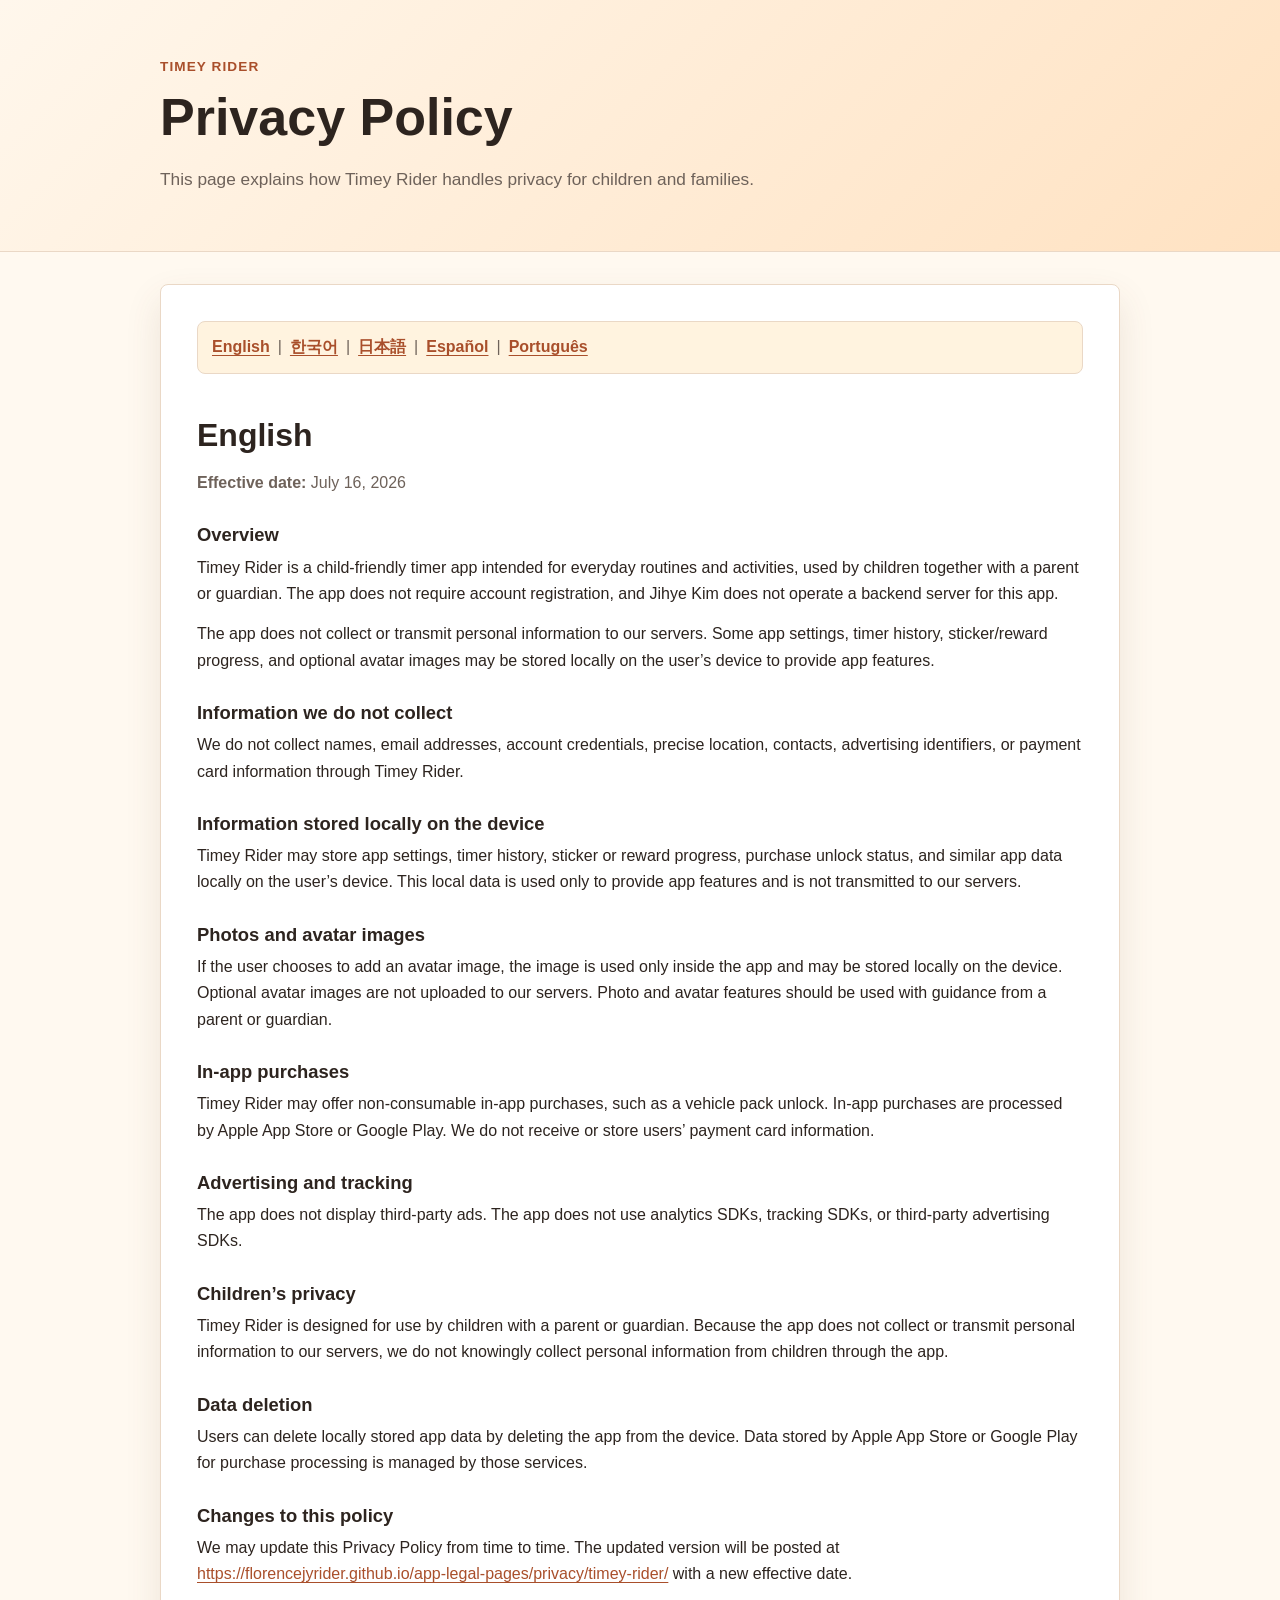
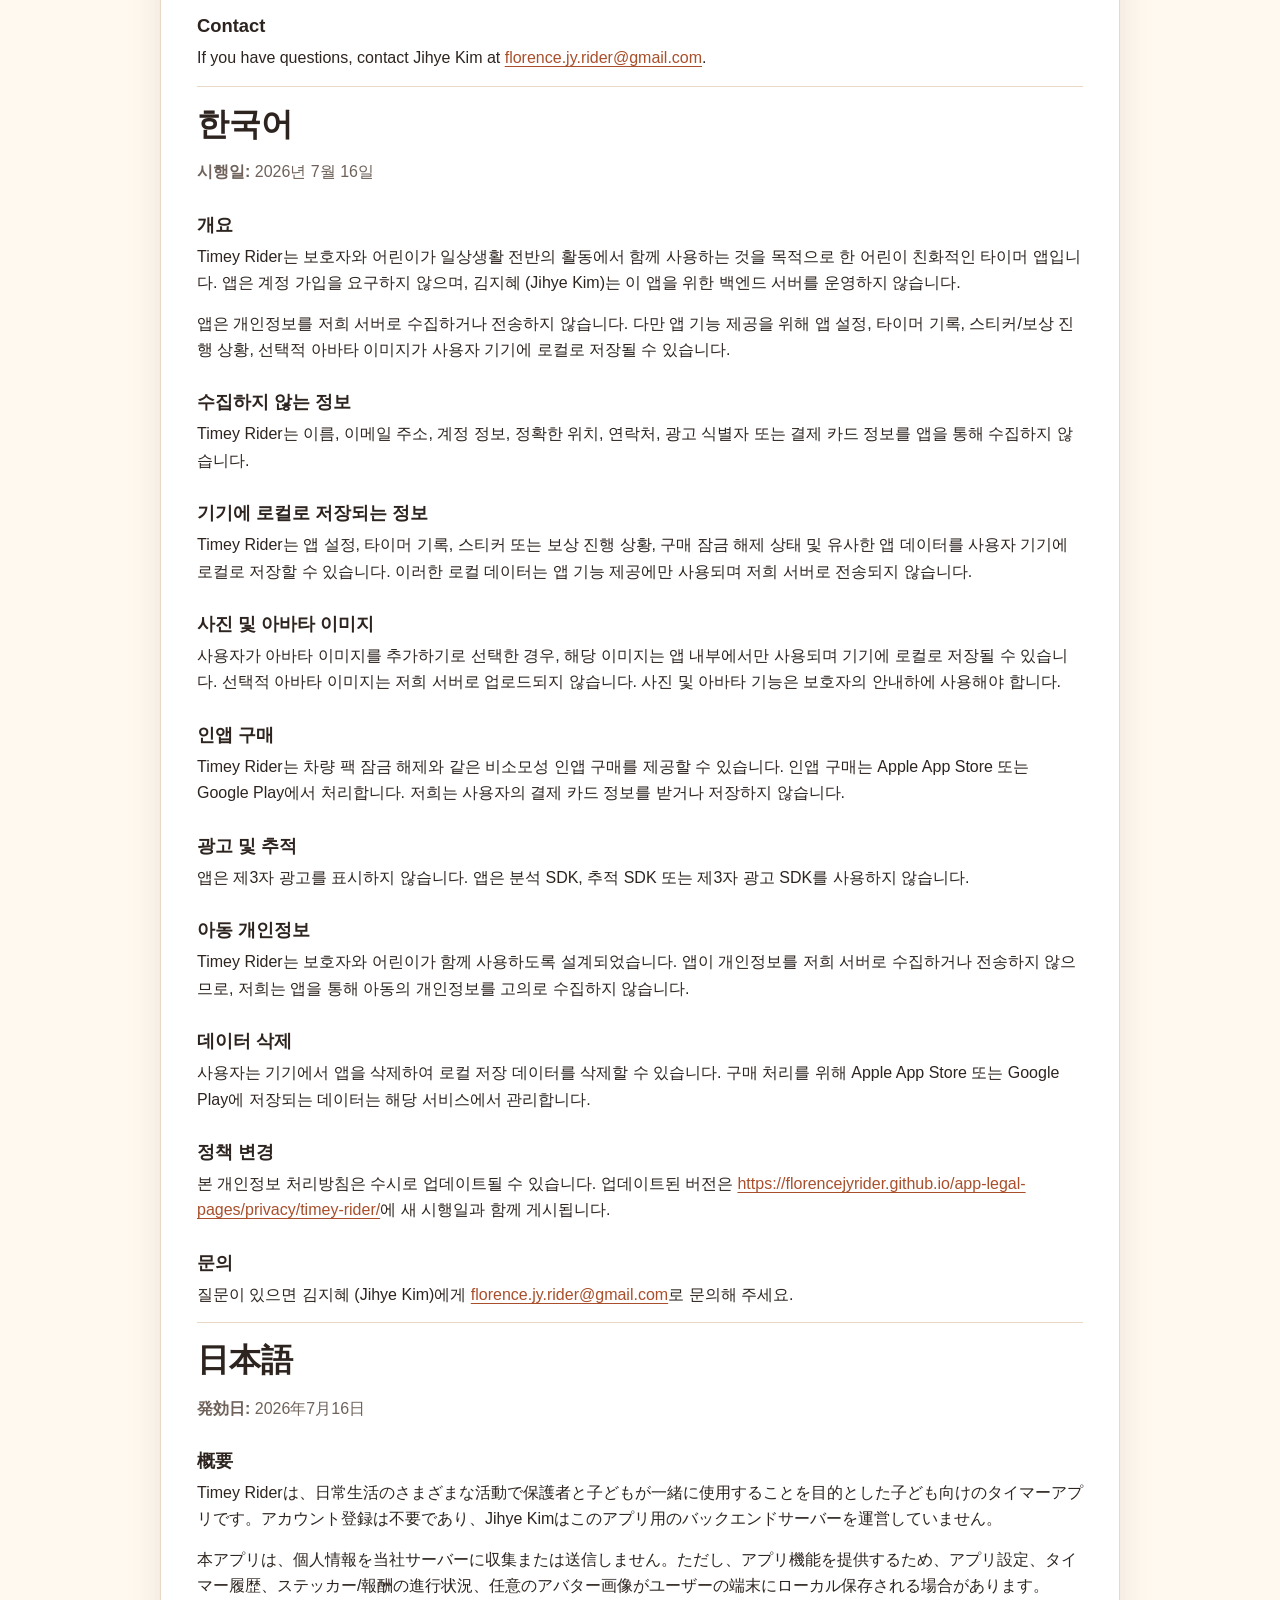
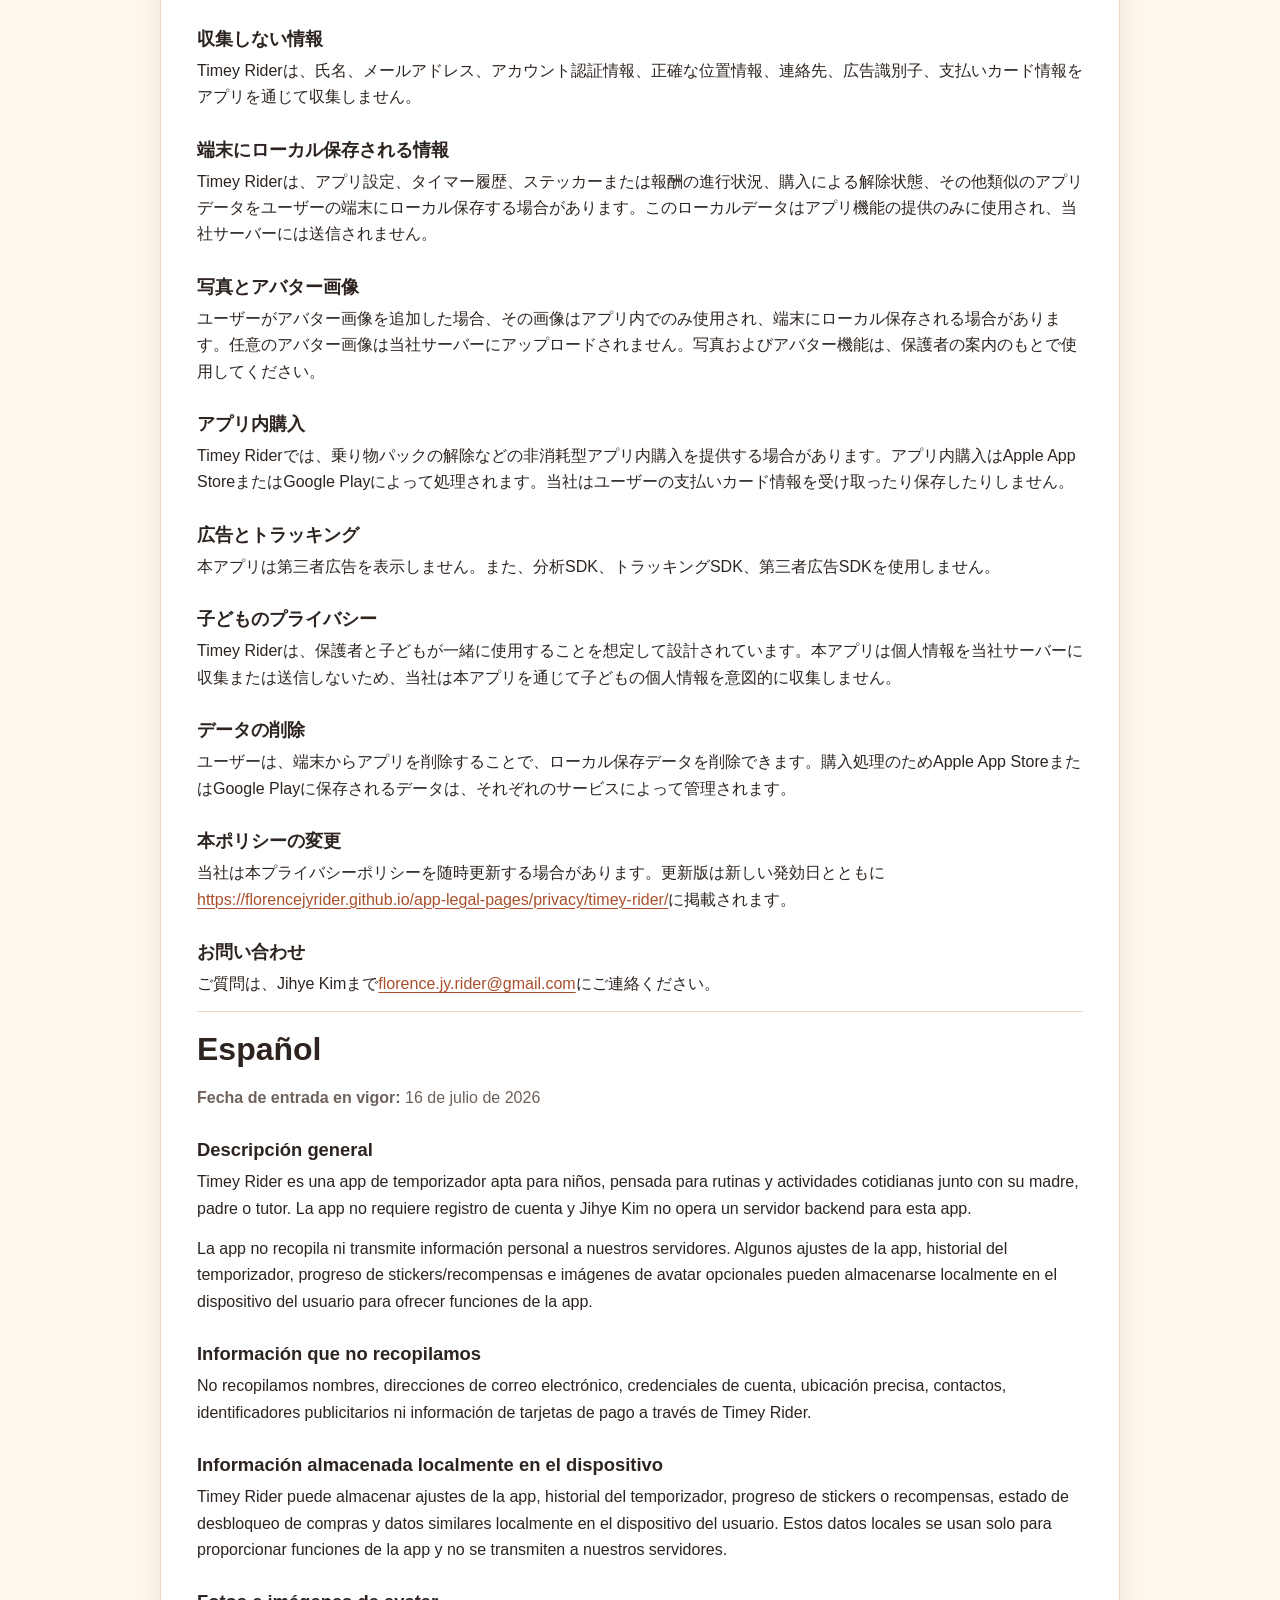
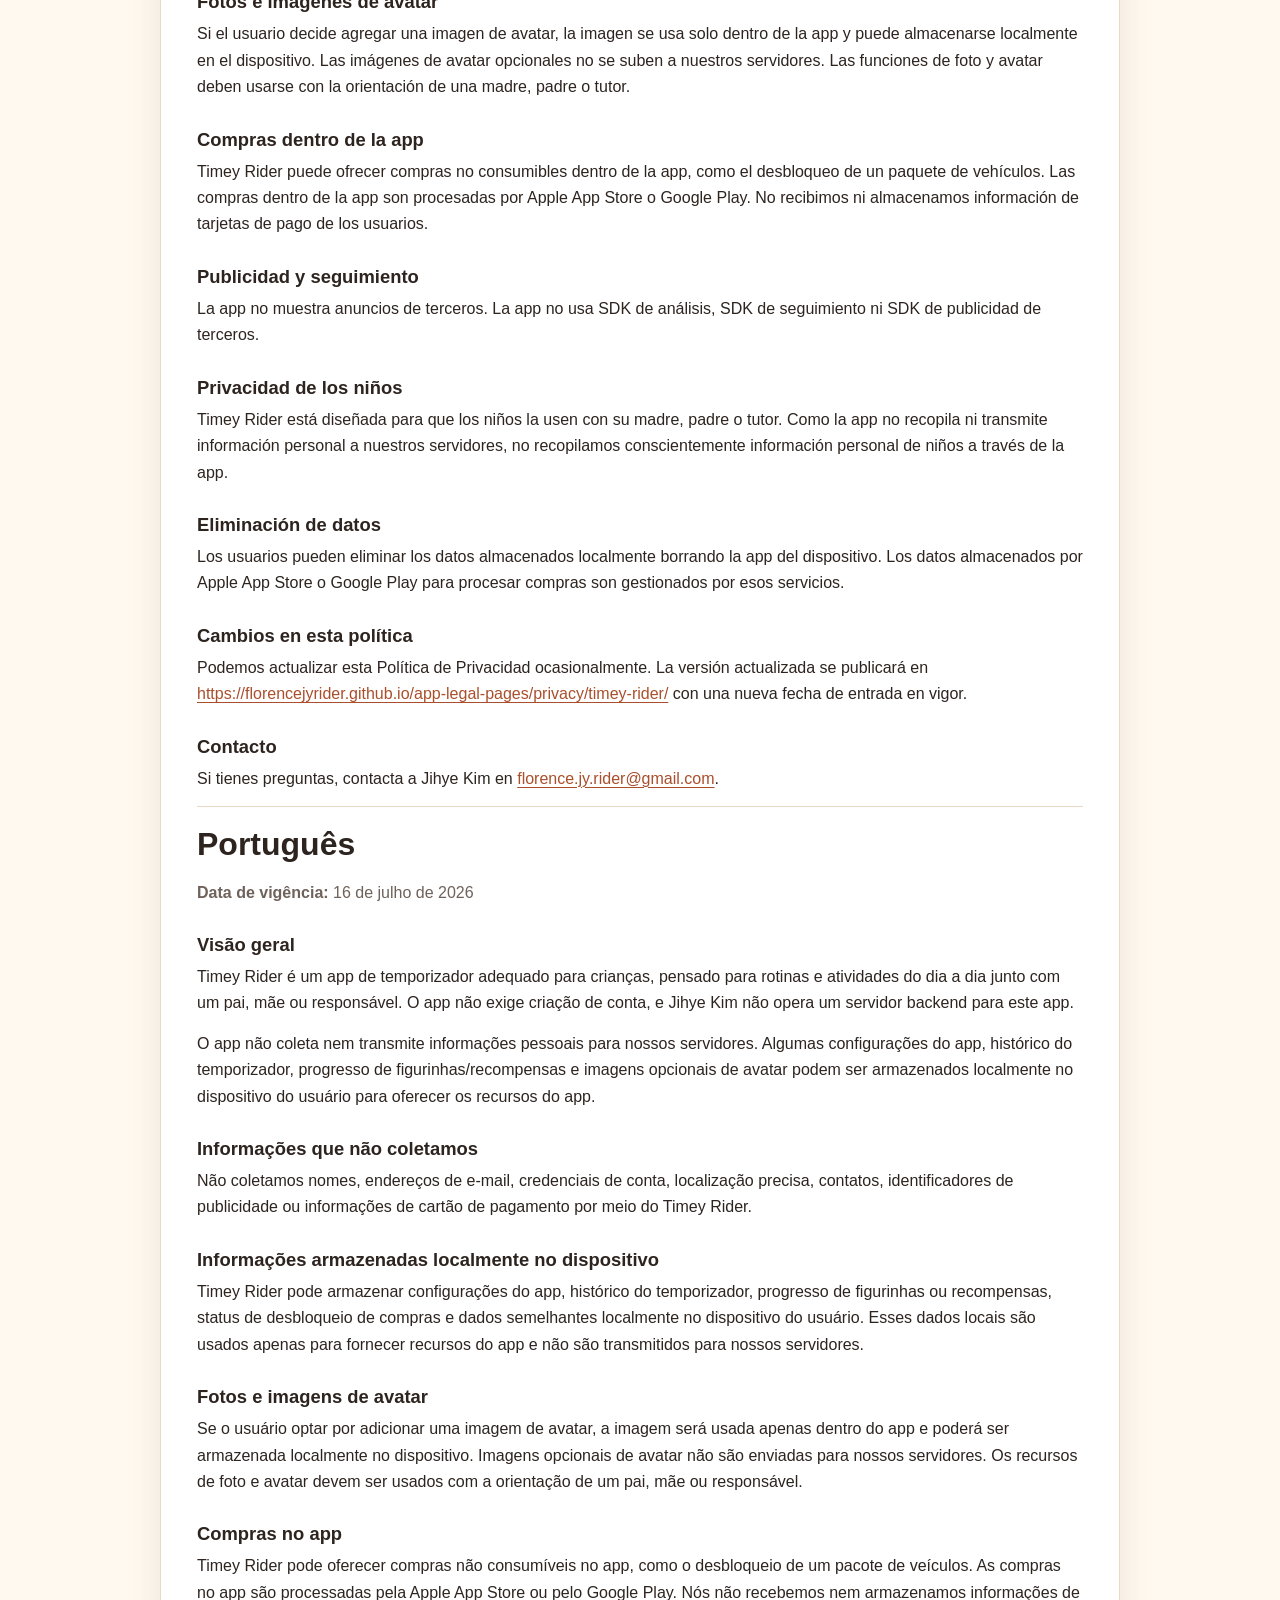
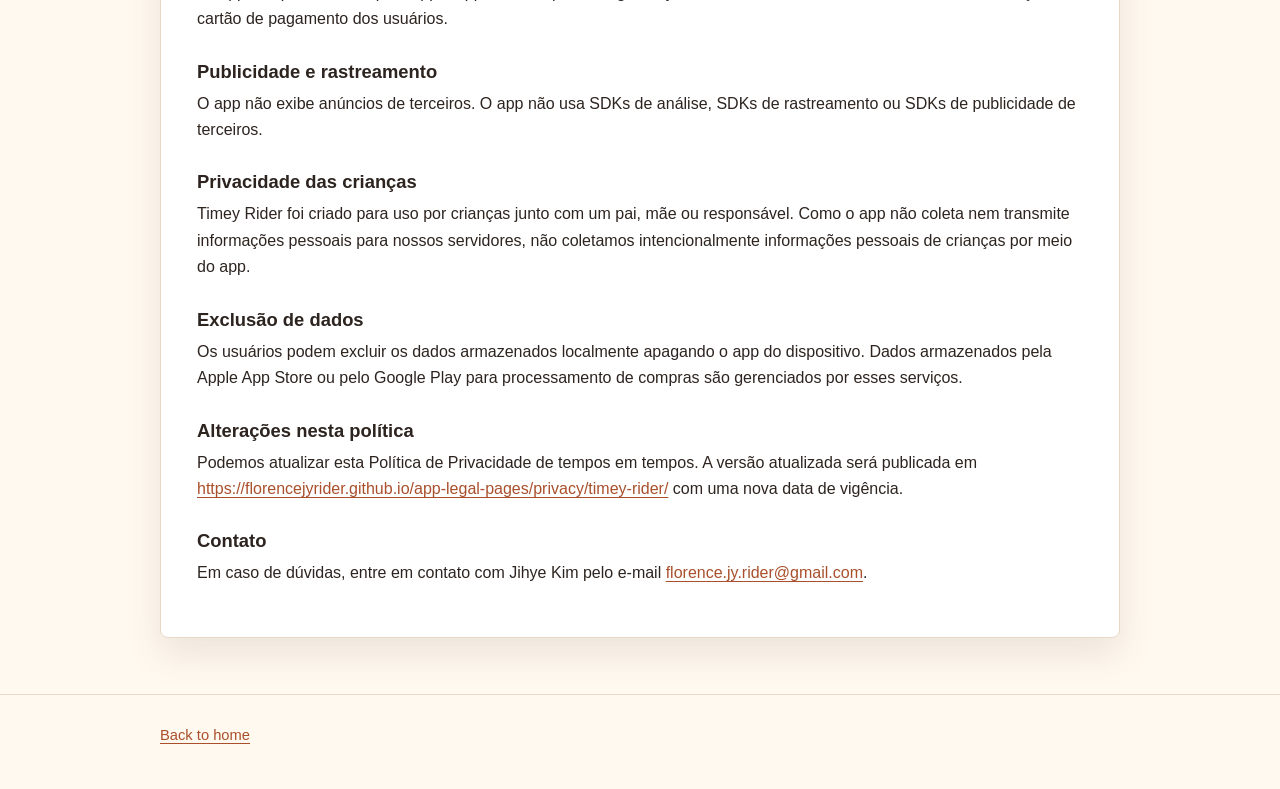
==== docs/privacy/timey-rider/index.html @ 0dad2fe5 "Implemented the GitHub Pages static site Created: - app-legal-pages/docs/index.html - app-legal-pa" ====
<!doctype html>
<html lang="en">
<head>
  <meta charset="utf-8">
  <meta name="viewport" content="width=device-width, initial-scale=1">
  <title>Timey Rider Privacy Policy</title>
  <link rel="stylesheet" href="../../style.css">
</head>
<body>
  <header class="site-header">
    <div class="wrap hero">
      <p class="eyebrow">Timey Rider</p>
      <h1>Privacy Policy</h1>
      <p class="lead">This page explains how Timey Rider handles privacy for children and families.</p>
    </div>
  </header>
  <main class="wrap main">
    <article class="content-card">
      <nav class="navline" aria-label="Languages">
        <a href="#en">English</a> | <a href="#ko">한국어</a> | <a href="#ja">日本語</a> | <a href="#es">Español</a> | <a href="#pt">Português</a>
      </nav>

      <section id="en" class="lang-section" lang="en">
        <h2>English</h2>
        <p class="meta"><strong>Effective date:</strong> July 16, 2026</p>
        <h3>Overview</h3>
        <p>Timey Rider is a child-friendly timer app intended for everyday routines and activities, used by children together with a parent or guardian. The app does not require account registration, and Jihye Kim does not operate a backend server for this app.</p>
        <p>The app does not collect or transmit personal information to our servers. Some app settings, timer history, sticker/reward progress, and optional avatar images may be stored locally on the user’s device to provide app features.</p>
        <h3>Information we do not collect</h3>
        <p>We do not collect names, email addresses, account credentials, precise location, contacts, advertising identifiers, or payment card information through Timey Rider.</p>
        <h3>Information stored locally on the device</h3>
        <p>Timey Rider may store app settings, timer history, sticker or reward progress, purchase unlock status, and similar app data locally on the user’s device. This local data is used only to provide app features and is not transmitted to our servers.</p>
        <h3>Photos and avatar images</h3>
        <p>If the user chooses to add an avatar image, the image is used only inside the app and may be stored locally on the device. Optional avatar images are not uploaded to our servers. Photo and avatar features should be used with guidance from a parent or guardian.</p>
        <h3>In-app purchases</h3>
        <p>Timey Rider may offer non-consumable in-app purchases, such as a vehicle pack unlock. In-app purchases are processed by Apple App Store or Google Play. We do not receive or store users’ payment card information.</p>
        <h3>Advertising and tracking</h3>
        <p>The app does not display third-party ads. The app does not use analytics SDKs, tracking SDKs, or third-party advertising SDKs.</p>
        <h3>Children’s privacy</h3>
        <p>Timey Rider is designed for use by children with a parent or guardian. Because the app does not collect or transmit personal information to our servers, we do not knowingly collect personal information from children through the app.</p>
        <h3>Data deletion</h3>
        <p>Users can delete locally stored app data by deleting the app from the device. Data stored by Apple App Store or Google Play for purchase processing is managed by those services.</p>
        <h3>Changes to this policy</h3>
        <p>We may update this Privacy Policy from time to time. The updated version will be posted at <a href="https://florencejyrider.github.io/app-legal-pages/privacy/timey-rider/">https://florencejyrider.github.io/app-legal-pages/privacy/timey-rider/</a> with a new effective date.</p>
        <h3>Contact</h3>
        <p>If you have questions, contact Jihye Kim at <a href="mailto:florence.jy.rider@gmail.com">florence.jy.rider@gmail.com</a>.</p>
      </section>

      <section id="ko" class="lang-section" lang="ko">
        <h2>한국어</h2>
        <p class="meta"><strong>시행일:</strong> 2026년 7월 16일</p>
        <h3>개요</h3>
        <p>Timey Rider는 보호자와 어린이가 일상생활 전반의 활동에서 함께 사용하는 것을 목적으로 한 어린이 친화적인 타이머 앱입니다. 앱은 계정 가입을 요구하지 않으며, 김지혜 (Jihye Kim)는 이 앱을 위한 백엔드 서버를 운영하지 않습니다.</p>
        <p>앱은 개인정보를 저희 서버로 수집하거나 전송하지 않습니다. 다만 앱 기능 제공을 위해 앱 설정, 타이머 기록, 스티커/보상 진행 상황, 선택적 아바타 이미지가 사용자 기기에 로컬로 저장될 수 있습니다.</p>
        <h3>수집하지 않는 정보</h3>
        <p>Timey Rider는 이름, 이메일 주소, 계정 정보, 정확한 위치, 연락처, 광고 식별자 또는 결제 카드 정보를 앱을 통해 수집하지 않습니다.</p>
        <h3>기기에 로컬로 저장되는 정보</h3>
        <p>Timey Rider는 앱 설정, 타이머 기록, 스티커 또는 보상 진행 상황, 구매 잠금 해제 상태 및 유사한 앱 데이터를 사용자 기기에 로컬로 저장할 수 있습니다. 이러한 로컬 데이터는 앱 기능 제공에만 사용되며 저희 서버로 전송되지 않습니다.</p>
        <h3>사진 및 아바타 이미지</h3>
        <p>사용자가 아바타 이미지를 추가하기로 선택한 경우, 해당 이미지는 앱 내부에서만 사용되며 기기에 로컬로 저장될 수 있습니다. 선택적 아바타 이미지는 저희 서버로 업로드되지 않습니다. 사진 및 아바타 기능은 보호자의 안내하에 사용해야 합니다.</p>
        <h3>인앱 구매</h3>
        <p>Timey Rider는 차량 팩 잠금 해제와 같은 비소모성 인앱 구매를 제공할 수 있습니다. 인앱 구매는 Apple App Store 또는 Google Play에서 처리합니다. 저희는 사용자의 결제 카드 정보를 받거나 저장하지 않습니다.</p>
        <h3>광고 및 추적</h3>
        <p>앱은 제3자 광고를 표시하지 않습니다. 앱은 분석 SDK, 추적 SDK 또는 제3자 광고 SDK를 사용하지 않습니다.</p>
        <h3>아동 개인정보</h3>
        <p>Timey Rider는 보호자와 어린이가 함께 사용하도록 설계되었습니다. 앱이 개인정보를 저희 서버로 수집하거나 전송하지 않으므로, 저희는 앱을 통해 아동의 개인정보를 고의로 수집하지 않습니다.</p>
        <h3>데이터 삭제</h3>
        <p>사용자는 기기에서 앱을 삭제하여 로컬 저장 데이터를 삭제할 수 있습니다. 구매 처리를 위해 Apple App Store 또는 Google Play에 저장되는 데이터는 해당 서비스에서 관리합니다.</p>
        <h3>정책 변경</h3>
        <p>본 개인정보 처리방침은 수시로 업데이트될 수 있습니다. 업데이트된 버전은 <a href="https://florencejyrider.github.io/app-legal-pages/privacy/timey-rider/">https://florencejyrider.github.io/app-legal-pages/privacy/timey-rider/</a>에 새 시행일과 함께 게시됩니다.</p>
        <h3>문의</h3>
        <p>질문이 있으면 김지혜 (Jihye Kim)에게 <a href="mailto:florence.jy.rider@gmail.com">florence.jy.rider@gmail.com</a>로 문의해 주세요.</p>
      </section>

      <section id="ja" class="lang-section" lang="ja">
        <h2>日本語</h2>
        <p class="meta"><strong>発効日:</strong> 2026年7月16日</p>
        <h3>概要</h3>
        <p>Timey Riderは、日常生活のさまざまな活動で保護者と子どもが一緒に使用することを目的とした子ども向けのタイマーアプリです。アカウント登録は不要であり、Jihye Kimはこのアプリ用のバックエンドサーバーを運営していません。</p>
        <p>本アプリは、個人情報を当社サーバーに収集または送信しません。ただし、アプリ機能を提供するため、アプリ設定、タイマー履歴、ステッカー/報酬の進行状況、任意のアバター画像がユーザーの端末にローカル保存される場合があります。</p>
        <h3>収集しない情報</h3>
        <p>Timey Riderは、氏名、メールアドレス、アカウント認証情報、正確な位置情報、連絡先、広告識別子、支払いカード情報をアプリを通じて収集しません。</p>
        <h3>端末にローカル保存される情報</h3>
        <p>Timey Riderは、アプリ設定、タイマー履歴、ステッカーまたは報酬の進行状況、購入による解除状態、その他類似のアプリデータをユーザーの端末にローカル保存する場合があります。このローカルデータはアプリ機能の提供のみに使用され、当社サーバーには送信されません。</p>
        <h3>写真とアバター画像</h3>
        <p>ユーザーがアバター画像を追加した場合、その画像はアプリ内でのみ使用され、端末にローカル保存される場合があります。任意のアバター画像は当社サーバーにアップロードされません。写真およびアバター機能は、保護者の案内のもとで使用してください。</p>
        <h3>アプリ内購入</h3>
        <p>Timey Riderでは、乗り物パックの解除などの非消耗型アプリ内購入を提供する場合があります。アプリ内購入はApple App StoreまたはGoogle Playによって処理されます。当社はユーザーの支払いカード情報を受け取ったり保存したりしません。</p>
        <h3>広告とトラッキング</h3>
        <p>本アプリは第三者広告を表示しません。また、分析SDK、トラッキングSDK、第三者広告SDKを使用しません。</p>
        <h3>子どものプライバシー</h3>
        <p>Timey Riderは、保護者と子どもが一緒に使用することを想定して設計されています。本アプリは個人情報を当社サーバーに収集または送信しないため、当社は本アプリを通じて子どもの個人情報を意図的に収集しません。</p>
        <h3>データの削除</h3>
        <p>ユーザーは、端末からアプリを削除することで、ローカル保存データを削除できます。購入処理のためApple App StoreまたはGoogle Playに保存されるデータは、それぞれのサービスによって管理されます。</p>
        <h3>本ポリシーの変更</h3>
        <p>当社は本プライバシーポリシーを随時更新する場合があります。更新版は新しい発効日とともに<a href="https://florencejyrider.github.io/app-legal-pages/privacy/timey-rider/">https://florencejyrider.github.io/app-legal-pages/privacy/timey-rider/</a>に掲載されます。</p>
        <h3>お問い合わせ</h3>
        <p>ご質問は、Jihye Kimまで<a href="mailto:florence.jy.rider@gmail.com">florence.jy.rider@gmail.com</a>にご連絡ください。</p>
      </section>

      <section id="es" class="lang-section" lang="es">
        <h2>Español</h2>
        <p class="meta"><strong>Fecha de entrada en vigor:</strong> 16 de julio de 2026</p>
        <h3>Descripción general</h3>
        <p>Timey Rider es una app de temporizador apta para niños, pensada para rutinas y actividades cotidianas junto con su madre, padre o tutor. La app no requiere registro de cuenta y Jihye Kim no opera un servidor backend para esta app.</p>
        <p>La app no recopila ni transmite información personal a nuestros servidores. Algunos ajustes de la app, historial del temporizador, progreso de stickers/recompensas e imágenes de avatar opcionales pueden almacenarse localmente en el dispositivo del usuario para ofrecer funciones de la app.</p>
        <h3>Información que no recopilamos</h3>
        <p>No recopilamos nombres, direcciones de correo electrónico, credenciales de cuenta, ubicación precisa, contactos, identificadores publicitarios ni información de tarjetas de pago a través de Timey Rider.</p>
        <h3>Información almacenada localmente en el dispositivo</h3>
        <p>Timey Rider puede almacenar ajustes de la app, historial del temporizador, progreso de stickers o recompensas, estado de desbloqueo de compras y datos similares localmente en el dispositivo del usuario. Estos datos locales se usan solo para proporcionar funciones de la app y no se transmiten a nuestros servidores.</p>
        <h3>Fotos e imágenes de avatar</h3>
        <p>Si el usuario decide agregar una imagen de avatar, la imagen se usa solo dentro de la app y puede almacenarse localmente en el dispositivo. Las imágenes de avatar opcionales no se suben a nuestros servidores. Las funciones de foto y avatar deben usarse con la orientación de una madre, padre o tutor.</p>
        <h3>Compras dentro de la app</h3>
        <p>Timey Rider puede ofrecer compras no consumibles dentro de la app, como el desbloqueo de un paquete de vehículos. Las compras dentro de la app son procesadas por Apple App Store o Google Play. No recibimos ni almacenamos información de tarjetas de pago de los usuarios.</p>
        <h3>Publicidad y seguimiento</h3>
        <p>La app no muestra anuncios de terceros. La app no usa SDK de análisis, SDK de seguimiento ni SDK de publicidad de terceros.</p>
        <h3>Privacidad de los niños</h3>
        <p>Timey Rider está diseñada para que los niños la usen con su madre, padre o tutor. Como la app no recopila ni transmite información personal a nuestros servidores, no recopilamos conscientemente información personal de niños a través de la app.</p>
        <h3>Eliminación de datos</h3>
        <p>Los usuarios pueden eliminar los datos almacenados localmente borrando la app del dispositivo. Los datos almacenados por Apple App Store o Google Play para procesar compras son gestionados por esos servicios.</p>
        <h3>Cambios en esta política</h3>
        <p>Podemos actualizar esta Política de Privacidad ocasionalmente. La versión actualizada se publicará en <a href="https://florencejyrider.github.io/app-legal-pages/privacy/timey-rider/">https://florencejyrider.github.io/app-legal-pages/privacy/timey-rider/</a> con una nueva fecha de entrada en vigor.</p>
        <h3>Contacto</h3>
        <p>Si tienes preguntas, contacta a Jihye Kim en <a href="mailto:florence.jy.rider@gmail.com">florence.jy.rider@gmail.com</a>.</p>
      </section>

      <section id="pt" class="lang-section" lang="pt-BR">
        <h2>Português</h2>
        <p class="meta"><strong>Data de vigência:</strong> 16 de julho de 2026</p>
        <h3>Visão geral</h3>
        <p>Timey Rider é um app de temporizador adequado para crianças, pensado para rotinas e atividades do dia a dia junto com um pai, mãe ou responsável. O app não exige criação de conta, e Jihye Kim não opera um servidor backend para este app.</p>
        <p>O app não coleta nem transmite informações pessoais para nossos servidores. Algumas configurações do app, histórico do temporizador, progresso de figurinhas/recompensas e imagens opcionais de avatar podem ser armazenados localmente no dispositivo do usuário para oferecer os recursos do app.</p>
        <h3>Informações que não coletamos</h3>
        <p>Não coletamos nomes, endereços de e-mail, credenciais de conta, localização precisa, contatos, identificadores de publicidade ou informações de cartão de pagamento por meio do Timey Rider.</p>
        <h3>Informações armazenadas localmente no dispositivo</h3>
        <p>Timey Rider pode armazenar configurações do app, histórico do temporizador, progresso de figurinhas ou recompensas, status de desbloqueio de compras e dados semelhantes localmente no dispositivo do usuário. Esses dados locais são usados apenas para fornecer recursos do app e não são transmitidos para nossos servidores.</p>
        <h3>Fotos e imagens de avatar</h3>
        <p>Se o usuário optar por adicionar uma imagem de avatar, a imagem será usada apenas dentro do app e poderá ser armazenada localmente no dispositivo. Imagens opcionais de avatar não são enviadas para nossos servidores. Os recursos de foto e avatar devem ser usados com a orientação de um pai, mãe ou responsável.</p>
        <h3>Compras no app</h3>
        <p>Timey Rider pode oferecer compras não consumíveis no app, como o desbloqueio de um pacote de veículos. As compras no app são processadas pela Apple App Store ou pelo Google Play. Nós não recebemos nem armazenamos informações de cartão de pagamento dos usuários.</p>
        <h3>Publicidade e rastreamento</h3>
        <p>O app não exibe anúncios de terceiros. O app não usa SDKs de análise, SDKs de rastreamento ou SDKs de publicidade de terceiros.</p>
        <h3>Privacidade das crianças</h3>
        <p>Timey Rider foi criado para uso por crianças junto com um pai, mãe ou responsável. Como o app não coleta nem transmite informações pessoais para nossos servidores, não coletamos intencionalmente informações pessoais de crianças por meio do app.</p>
        <h3>Exclusão de dados</h3>
        <p>Os usuários podem excluir os dados armazenados localmente apagando o app do dispositivo. Dados armazenados pela Apple App Store ou pelo Google Play para processamento de compras são gerenciados por esses serviços.</p>
        <h3>Alterações nesta política</h3>
        <p>Podemos atualizar esta Política de Privacidade de tempos em tempos. A versão atualizada será publicada em <a href="https://florencejyrider.github.io/app-legal-pages/privacy/timey-rider/">https://florencejyrider.github.io/app-legal-pages/privacy/timey-rider/</a> com uma nova data de vigência.</p>
        <h3>Contato</h3>
        <p>Em caso de dúvidas, entre em contato com Jihye Kim pelo e-mail <a href="mailto:florence.jy.rider@gmail.com">florence.jy.rider@gmail.com</a>.</p>
      </section>
    </article>
  </main>
  <footer class="site-footer"><div class="wrap"><p><a href="../../">Back to home</a></p></div></footer>
</body>
</html>
---- docs/style.css ----
:root {
  color-scheme: light;
  --bg: #fff9f0;
  --surface: #ffffff;
  --surface-soft: #fff3df;
  --text: #2d241f;
  --muted: #6e625a;
  --accent: #d97845;
  --accent-dark: #a94f2b;
  --border: #ead8c6;
  --shadow: 0 16px 36px rgba(111, 78, 55, 0.12);
}

* {
  box-sizing: border-box;
}

html {
  scroll-behavior: smooth;
}

body {
  margin: 0;
  background: var(--bg);
  color: var(--text);
  font-family: -apple-system, BlinkMacSystemFont, "Segoe UI", sans-serif;
  font-size: 16px;
  line-height: 1.65;
}

a {
  color: var(--accent-dark);
  text-decoration-thickness: 0.08em;
  text-underline-offset: 0.18em;
}

a:hover {
  color: var(--accent);
}

.site-header {
  background: linear-gradient(135deg, #fff7ec 0%, #ffe2c2 100%);
  border-bottom: 1px solid var(--border);
}

.wrap {
  width: min(100% - 32px, 960px);
  margin: 0 auto;
}

.hero {
  padding: 56px 0 44px;
}

.eyebrow {
  margin: 0 0 8px;
  color: var(--accent-dark);
  font-size: 0.85rem;
  font-weight: 700;
  letter-spacing: 0.08em;
  text-transform: uppercase;
}

h1,
h2,
h3 {
  line-height: 1.2;
}

h1 {
  margin: 0;
  font-size: clamp(2rem, 6vw, 3.25rem);
}

h2 {
  margin: 0 0 16px;
  font-size: clamp(1.45rem, 4vw, 2rem);
}

h3 {
  margin: 28px 0 8px;
  font-size: 1.15rem;
}

p {
  margin: 0 0 14px;
}

ul {
  margin: 0 0 16px;
  padding-left: 1.35rem;
}

.lead {
  max-width: 720px;
  margin-top: 16px;
  color: var(--muted);
  font-size: 1.08rem;
}

.main {
  padding: 32px 0 56px;
}

.grid {
  display: grid;
  grid-template-columns: repeat(2, minmax(0, 1fr));
  gap: 18px;
}

.card,
.content-card {
  background: var(--surface);
  border: 1px solid var(--border);
  border-radius: 8px;
  box-shadow: var(--shadow);
}

.card {
  padding: 24px;
}

.content-card {
  padding: clamp(20px, 4vw, 36px);
}

.links {
  display: flex;
  flex-wrap: wrap;
  gap: 10px;
  margin-top: 18px;
}

.button {
  display: inline-flex;
  align-items: center;
  justify-content: center;
  min-height: 44px;
  padding: 10px 14px;
  border: 1px solid var(--accent);
  border-radius: 8px;
  background: var(--surface-soft);
  color: var(--accent-dark);
  font-weight: 700;
  text-decoration: none;
}

.button:hover {
  background: #ffe8cf;
}

.navline {
  display: flex;
  flex-wrap: wrap;
  gap: 8px;
  margin: 0 0 24px;
  padding: 12px 14px;
  background: var(--surface-soft);
  border: 1px solid var(--border);
  border-radius: 8px;
  color: var(--muted);
}

.navline a {
  font-weight: 700;
}

.lang-section {
  padding-top: 18px;
  border-top: 1px solid var(--border);
}

.lang-section:first-of-type {
  border-top: 0;
}

.meta {
  color: var(--muted);
}

.site-footer {
  padding: 28px 0;
  border-top: 1px solid var(--border);
  color: var(--muted);
  font-size: 0.92rem;
}

@media (max-width: 720px) {
  .wrap {
    width: min(100% - 24px, 960px);
  }

  .hero {
    padding: 40px 0 34px;
  }

  .grid {
    grid-template-columns: 1fr;
  }

  .card {
    padding: 20px;
  }
}
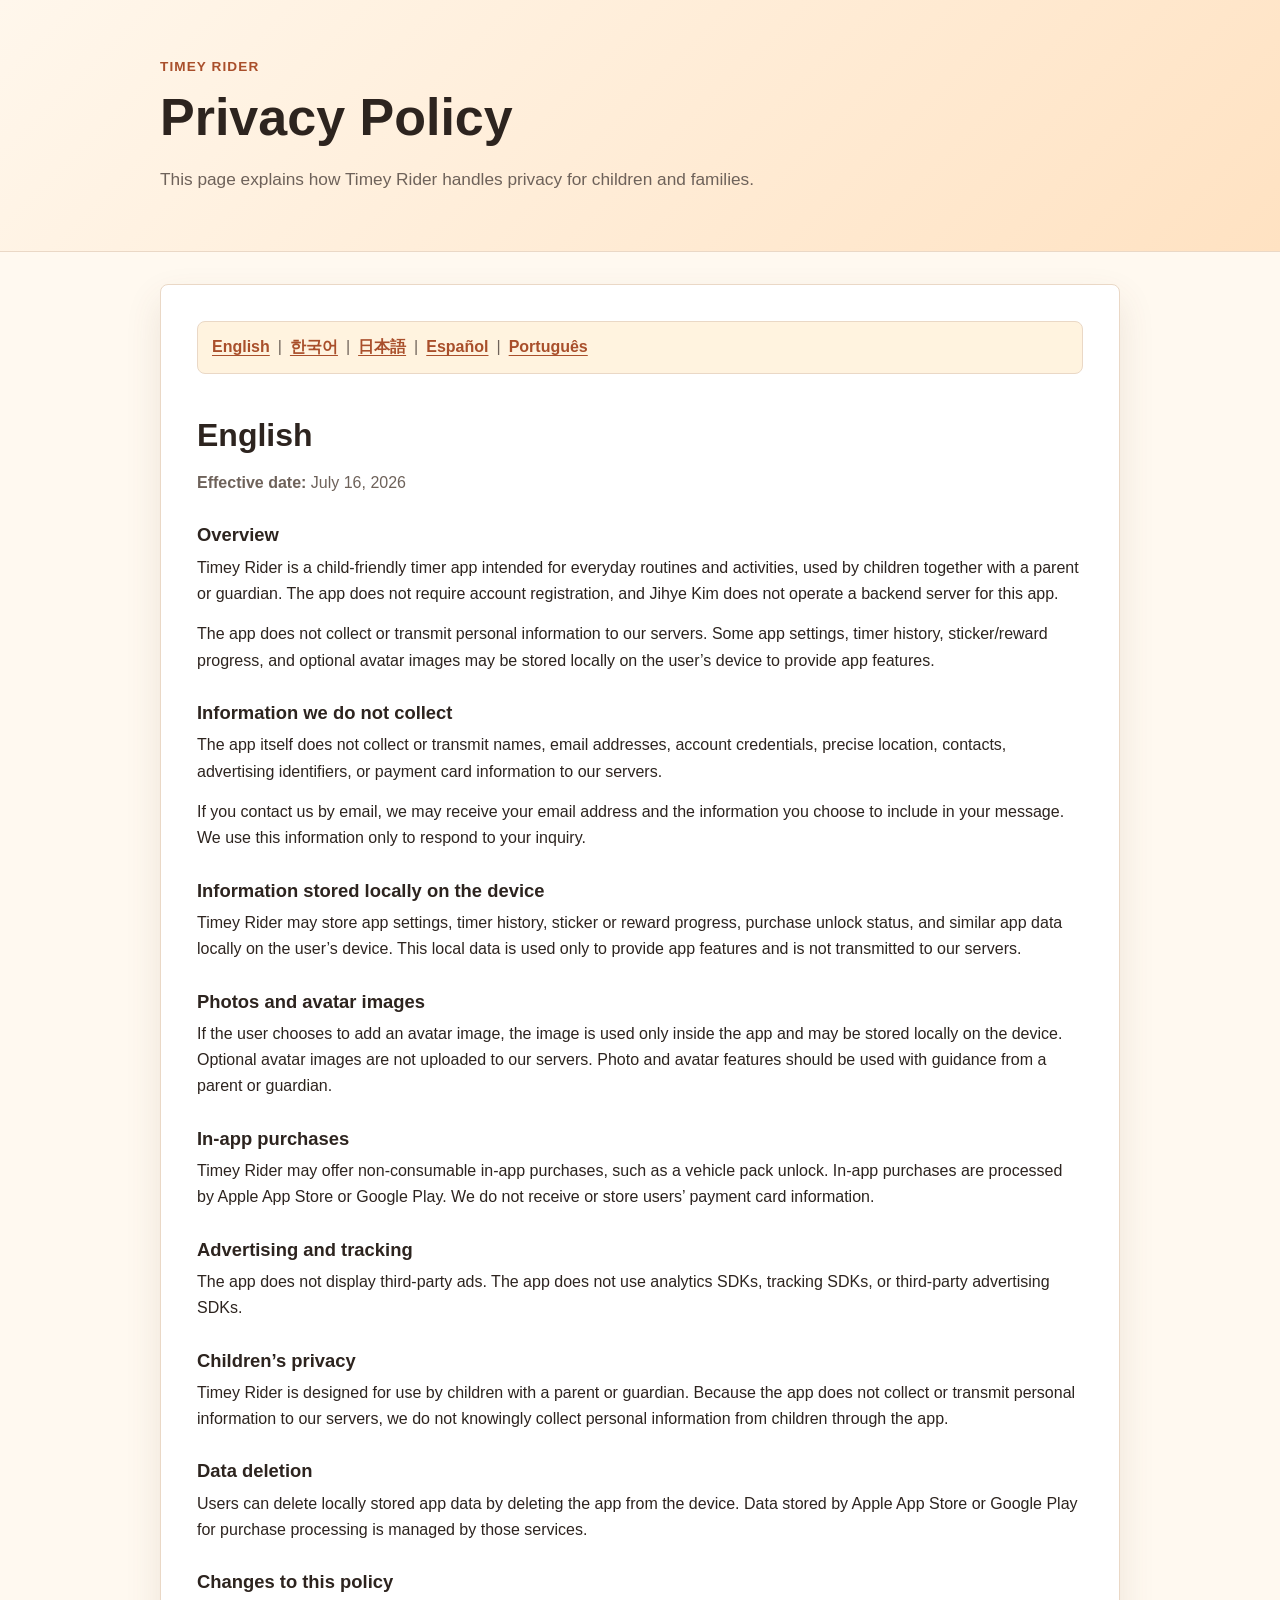
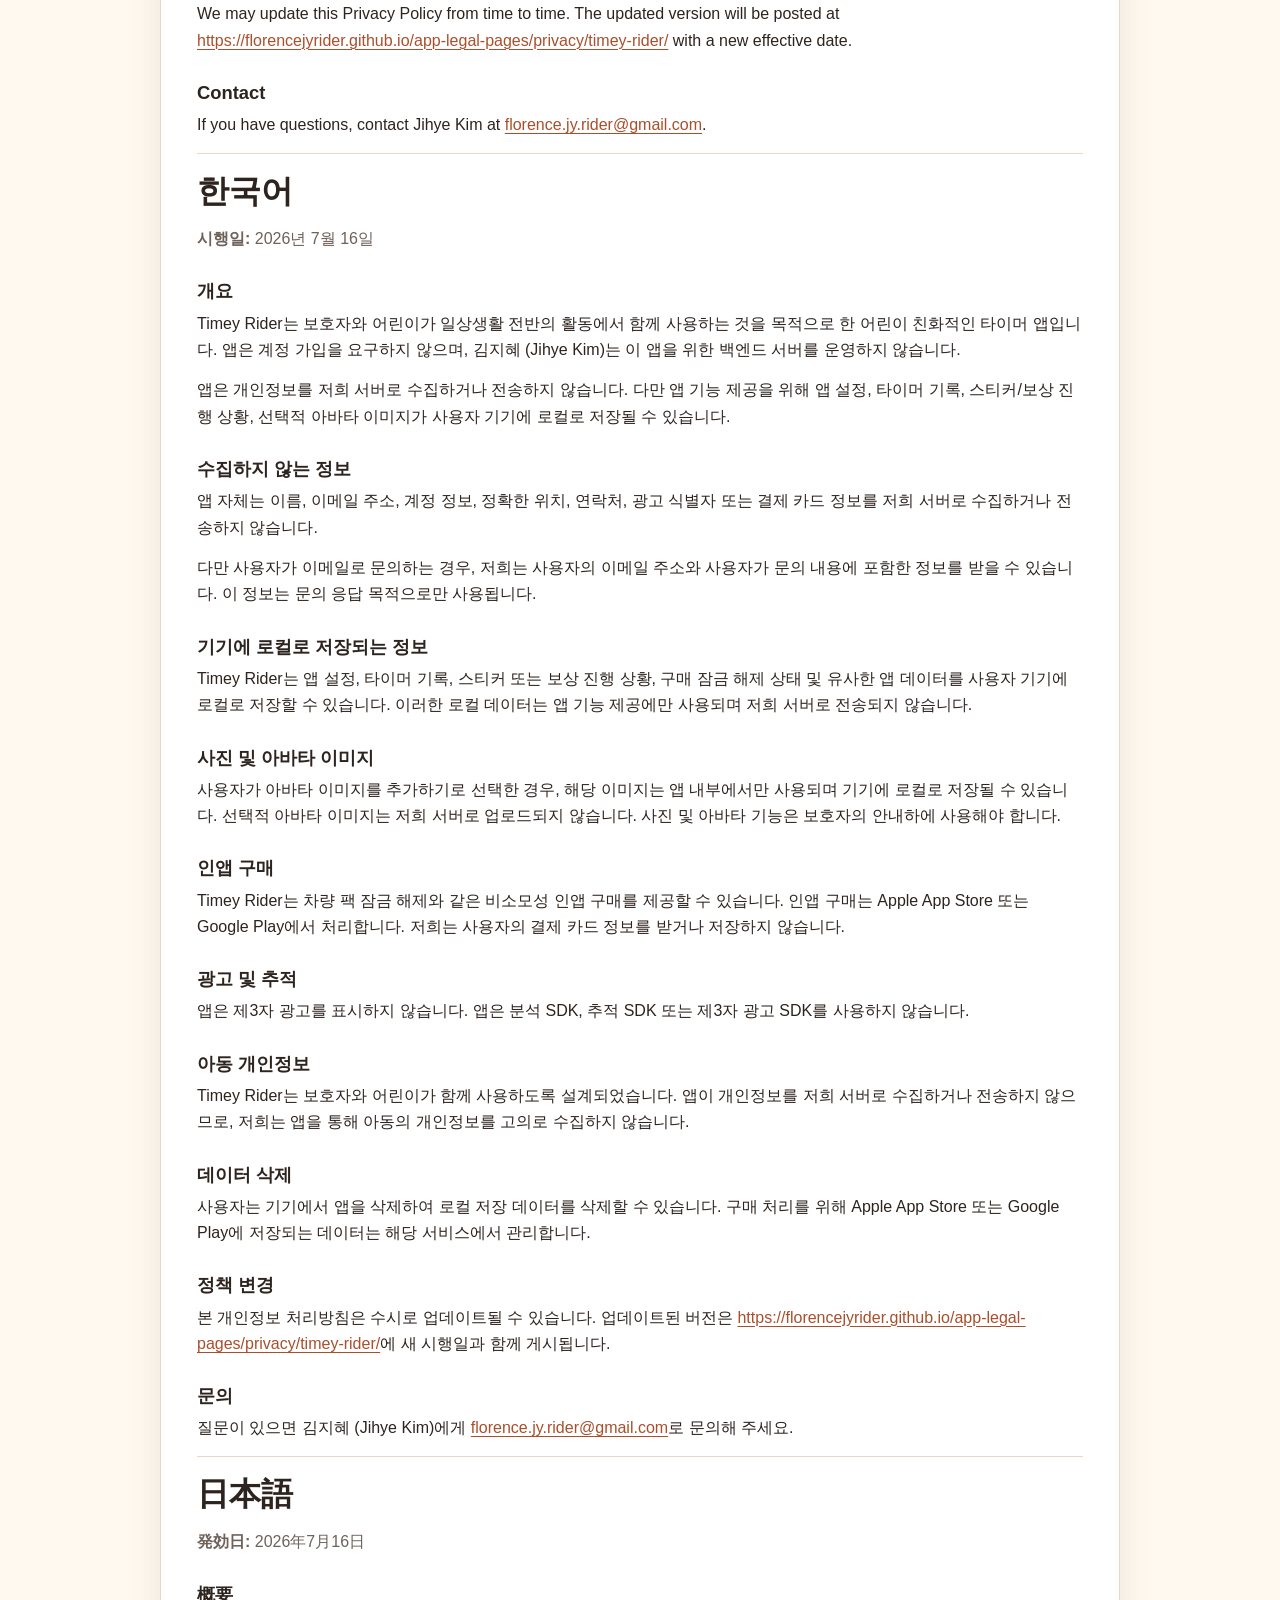
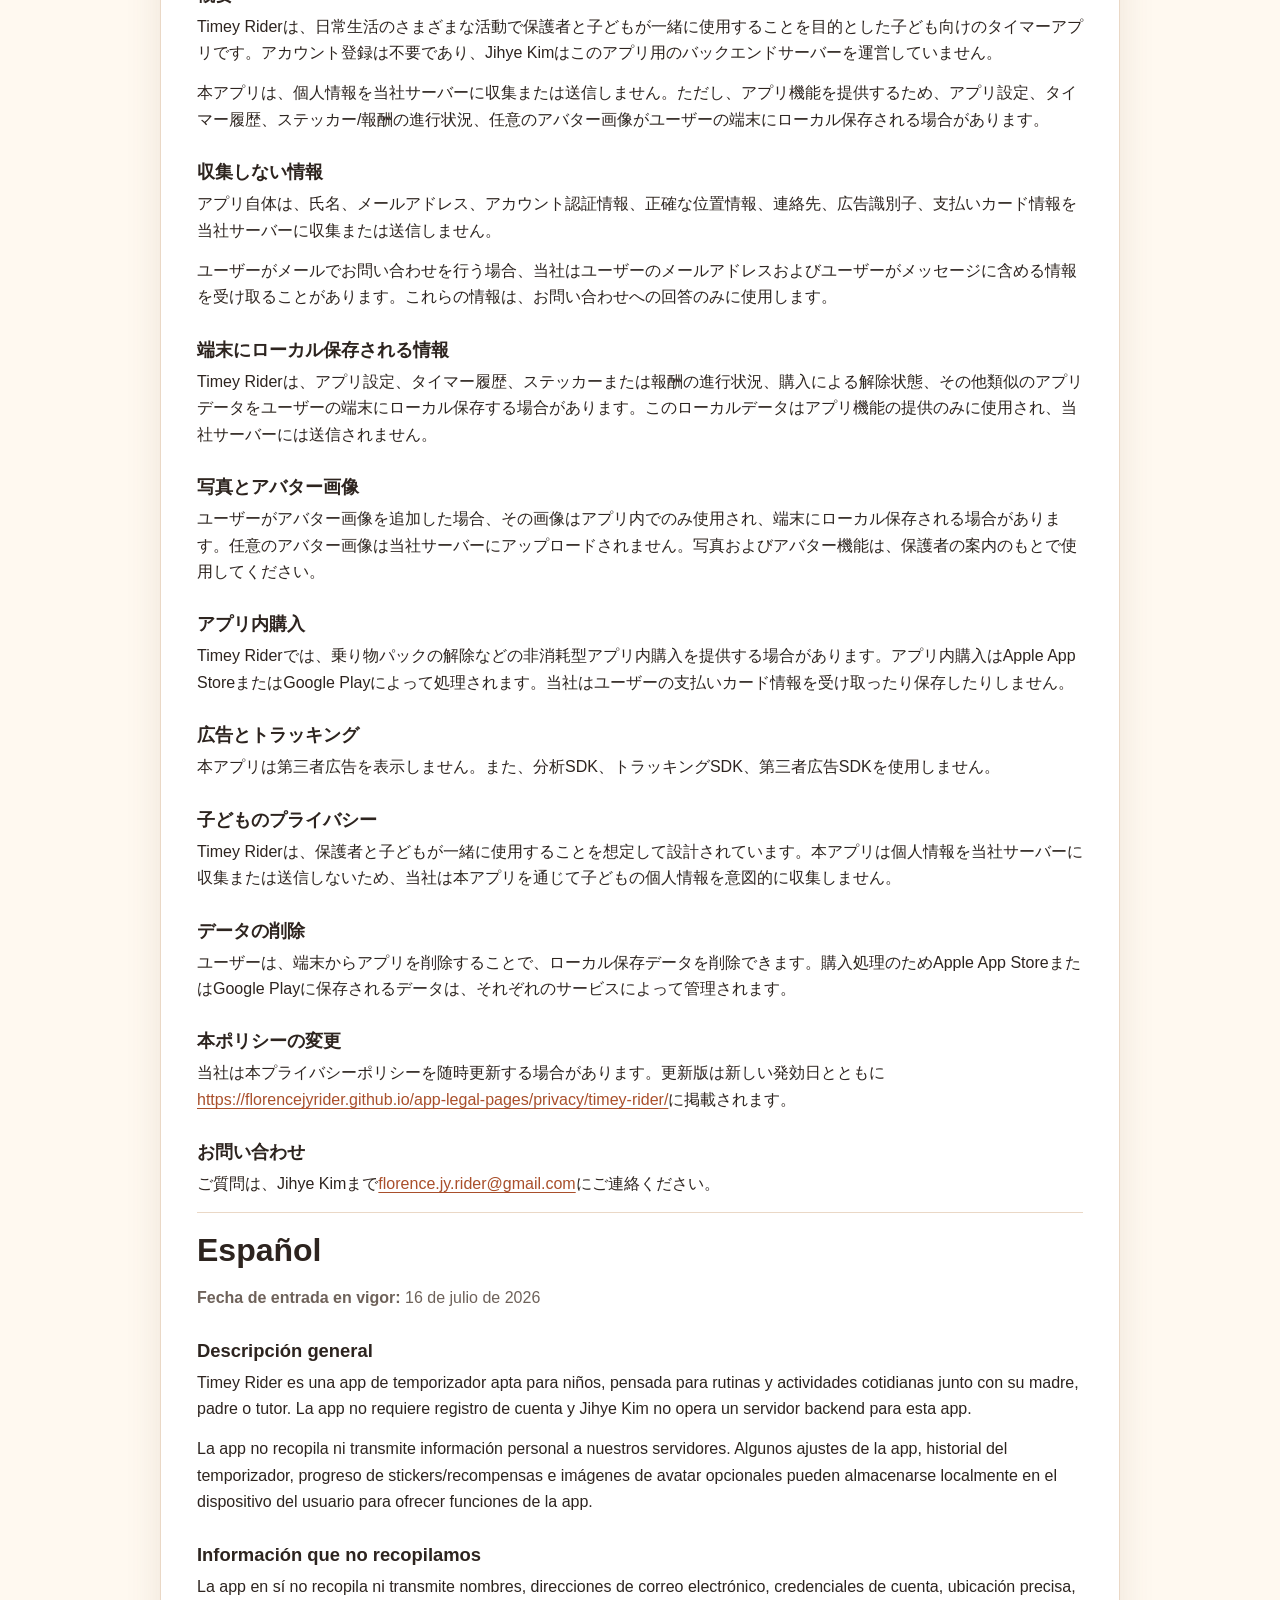
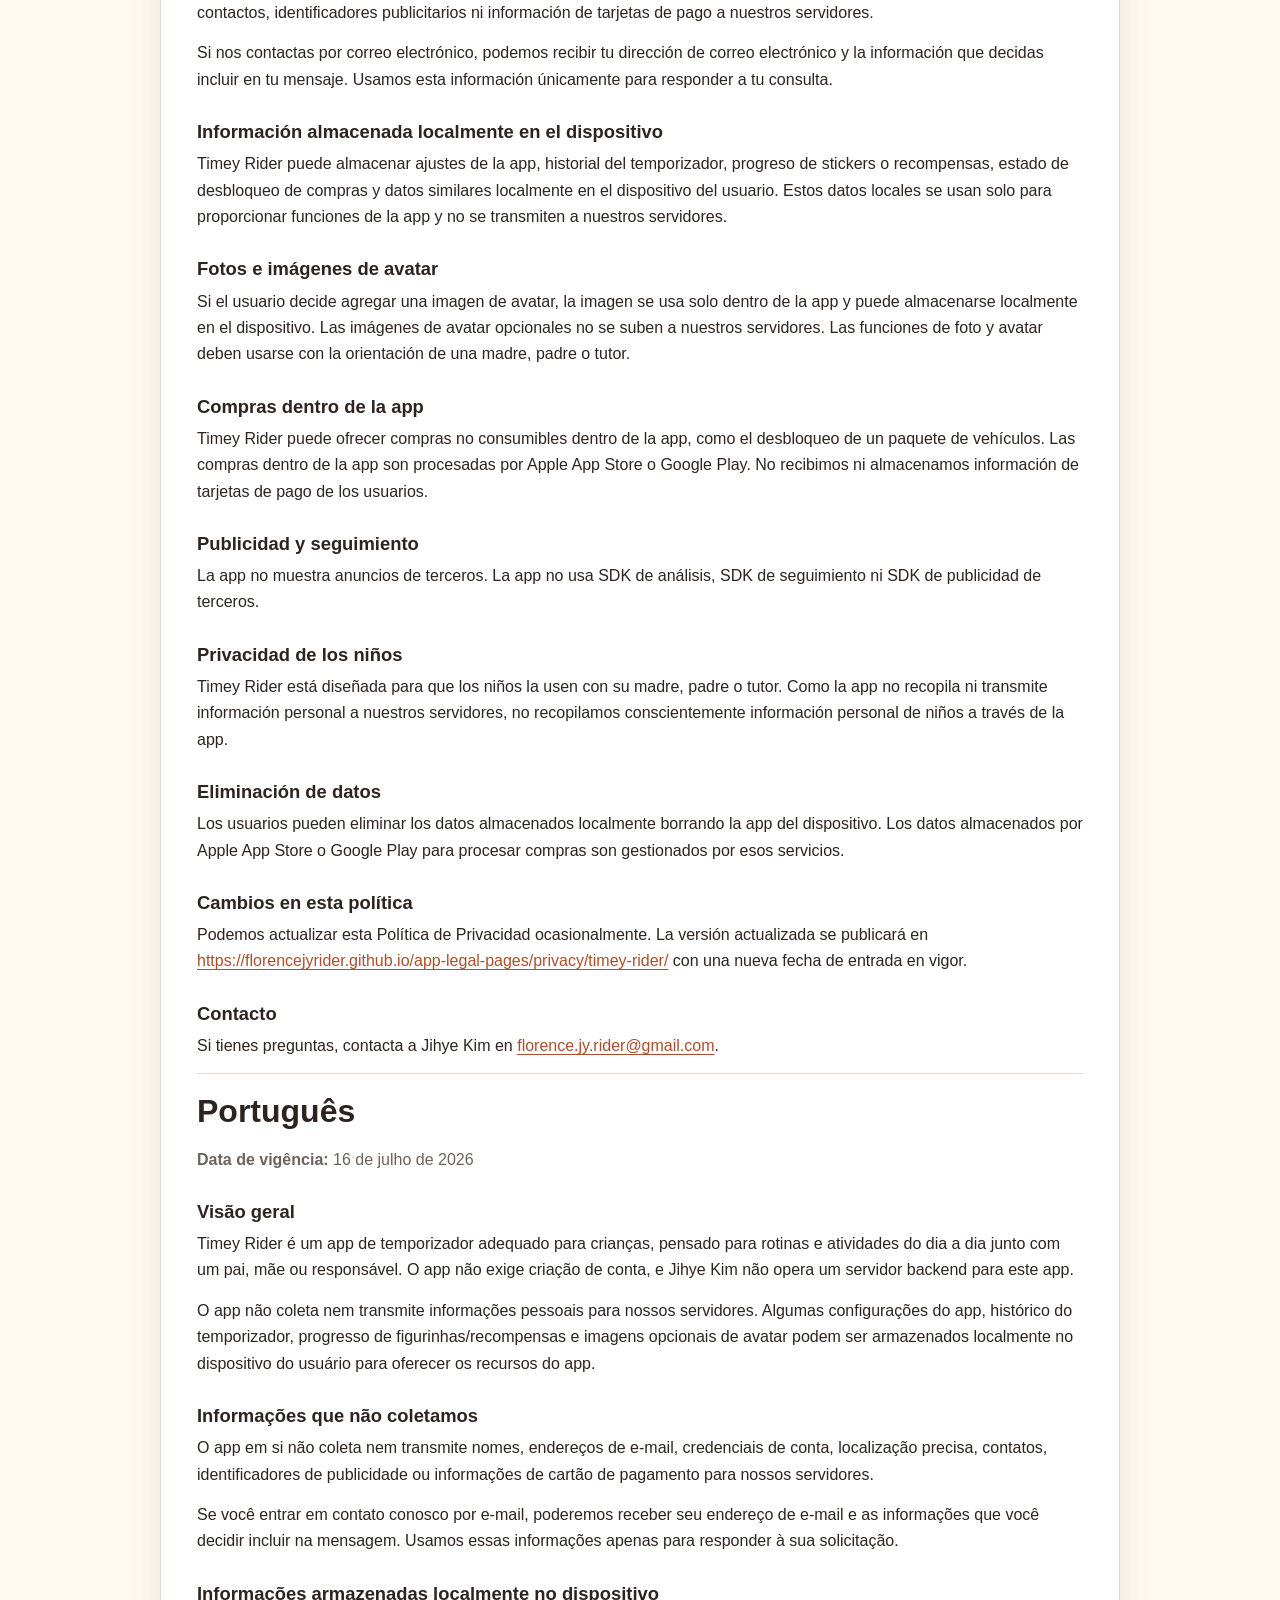
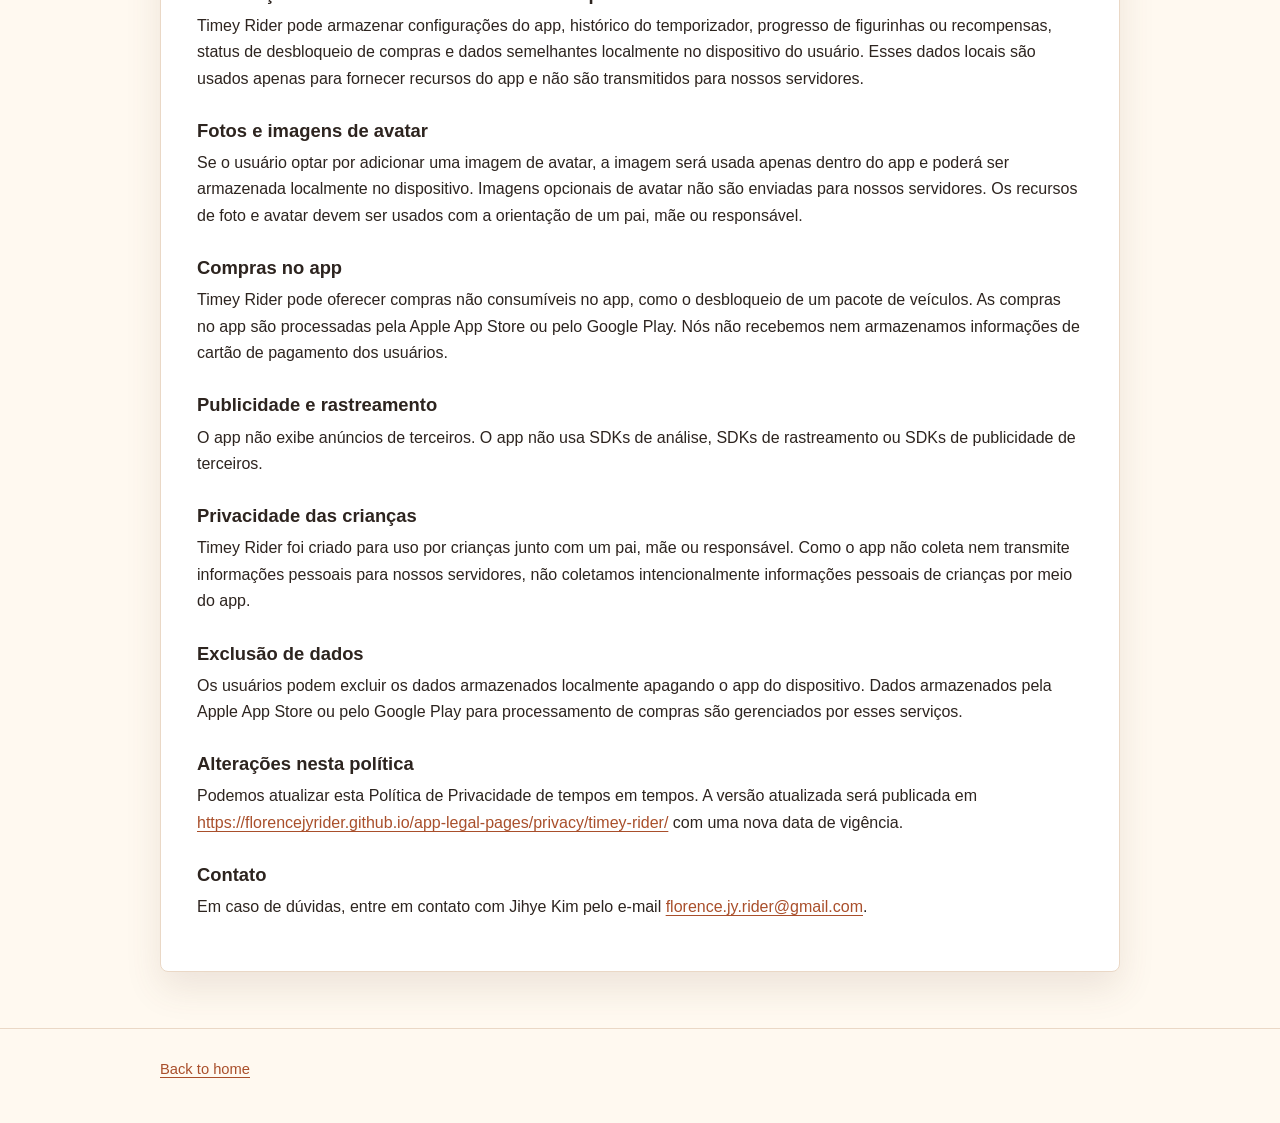
==== commit ecafb824: "Clarify email support handling in privacy and support pages" ====
--- a/docs/privacy/timey-rider/index.html
+++ b/docs/privacy/timey-rider/index.html
@@ -27,7 +27,8 @@
         <p>Timey Rider is a child-friendly timer app intended for everyday routines and activities, used by children together with a parent or guardian. The app does not require account registration, and Jihye Kim does not operate a backend server for this app.</p>
         <p>The app does not collect or transmit personal information to our servers. Some app settings, timer history, sticker/reward progress, and optional avatar images may be stored locally on the user’s device to provide app features.</p>
         <h3>Information we do not collect</h3>
-        <p>We do not collect names, email addresses, account credentials, precise location, contacts, advertising identifiers, or payment card information through Timey Rider.</p>
+        <p>The app itself does not collect or transmit names, email addresses, account credentials, precise location, contacts, advertising identifiers, or payment card information to our servers.</p>
+        <p>If you contact us by email, we may receive your email address and the information you choose to include in your message. We use this information only to respond to your inquiry.</p>
         <h3>Information stored locally on the device</h3>
         <p>Timey Rider may store app settings, timer history, sticker or reward progress, purchase unlock status, and similar app data locally on the user’s device. This local data is used only to provide app features and is not transmitted to our servers.</p>
         <h3>Photos and avatar images</h3>
@@ -53,7 +54,8 @@
         <p>Timey Rider는 보호자와 어린이가 일상생활 전반의 활동에서 함께 사용하는 것을 목적으로 한 어린이 친화적인 타이머 앱입니다. 앱은 계정 가입을 요구하지 않으며, 김지혜 (Jihye Kim)는 이 앱을 위한 백엔드 서버를 운영하지 않습니다.</p>
         <p>앱은 개인정보를 저희 서버로 수집하거나 전송하지 않습니다. 다만 앱 기능 제공을 위해 앱 설정, 타이머 기록, 스티커/보상 진행 상황, 선택적 아바타 이미지가 사용자 기기에 로컬로 저장될 수 있습니다.</p>
         <h3>수집하지 않는 정보</h3>
-        <p>Timey Rider는 이름, 이메일 주소, 계정 정보, 정확한 위치, 연락처, 광고 식별자 또는 결제 카드 정보를 앱을 통해 수집하지 않습니다.</p>
+        <p>앱 자체는 이름, 이메일 주소, 계정 정보, 정확한 위치, 연락처, 광고 식별자 또는 결제 카드 정보를 저희 서버로 수집하거나 전송하지 않습니다.</p>
+        <p>다만 사용자가 이메일로 문의하는 경우, 저희는 사용자의 이메일 주소와 사용자가 문의 내용에 포함한 정보를 받을 수 있습니다. 이 정보는 문의 응답 목적으로만 사용됩니다.</p>
         <h3>기기에 로컬로 저장되는 정보</h3>
         <p>Timey Rider는 앱 설정, 타이머 기록, 스티커 또는 보상 진행 상황, 구매 잠금 해제 상태 및 유사한 앱 데이터를 사용자 기기에 로컬로 저장할 수 있습니다. 이러한 로컬 데이터는 앱 기능 제공에만 사용되며 저희 서버로 전송되지 않습니다.</p>
         <h3>사진 및 아바타 이미지</h3>
@@ -79,7 +81,8 @@
         <p>Timey Riderは、日常生活のさまざまな活動で保護者と子どもが一緒に使用することを目的とした子ども向けのタイマーアプリです。アカウント登録は不要であり、Jihye Kimはこのアプリ用のバックエンドサーバーを運営していません。</p>
         <p>本アプリは、個人情報を当社サーバーに収集または送信しません。ただし、アプリ機能を提供するため、アプリ設定、タイマー履歴、ステッカー/報酬の進行状況、任意のアバター画像がユーザーの端末にローカル保存される場合があります。</p>
         <h3>収集しない情報</h3>
-        <p>Timey Riderは、氏名、メールアドレス、アカウント認証情報、正確な位置情報、連絡先、広告識別子、支払いカード情報をアプリを通じて収集しません。</p>
+        <p>アプリ自体は、氏名、メールアドレス、アカウント認証情報、正確な位置情報、連絡先、広告識別子、支払いカード情報を当社サーバーに収集または送信しません。</p>
+        <p>ユーザーがメールでお問い合わせを行う場合、当社はユーザーのメールアドレスおよびユーザーがメッセージに含める情報を受け取ることがあります。これらの情報は、お問い合わせへの回答のみに使用します。</p>
         <h3>端末にローカル保存される情報</h3>
         <p>Timey Riderは、アプリ設定、タイマー履歴、ステッカーまたは報酬の進行状況、購入による解除状態、その他類似のアプリデータをユーザーの端末にローカル保存する場合があります。このローカルデータはアプリ機能の提供のみに使用され、当社サーバーには送信されません。</p>
         <h3>写真とアバター画像</h3>
@@ -105,7 +108,8 @@
         <p>Timey Rider es una app de temporizador apta para niños, pensada para rutinas y actividades cotidianas junto con su madre, padre o tutor. La app no requiere registro de cuenta y Jihye Kim no opera un servidor backend para esta app.</p>
         <p>La app no recopila ni transmite información personal a nuestros servidores. Algunos ajustes de la app, historial del temporizador, progreso de stickers/recompensas e imágenes de avatar opcionales pueden almacenarse localmente en el dispositivo del usuario para ofrecer funciones de la app.</p>
         <h3>Información que no recopilamos</h3>
-        <p>No recopilamos nombres, direcciones de correo electrónico, credenciales de cuenta, ubicación precisa, contactos, identificadores publicitarios ni información de tarjetas de pago a través de Timey Rider.</p>
+        <p>La app en sí no recopila ni transmite nombres, direcciones de correo electrónico, credenciales de cuenta, ubicación precisa, contactos, identificadores publicitarios ni información de tarjetas de pago a nuestros servidores.</p>
+        <p>Si nos contactas por correo electrónico, podemos recibir tu dirección de correo electrónico y la información que decidas incluir en tu mensaje. Usamos esta información únicamente para responder a tu consulta.</p>
         <h3>Información almacenada localmente en el dispositivo</h3>
         <p>Timey Rider puede almacenar ajustes de la app, historial del temporizador, progreso de stickers o recompensas, estado de desbloqueo de compras y datos similares localmente en el dispositivo del usuario. Estos datos locales se usan solo para proporcionar funciones de la app y no se transmiten a nuestros servidores.</p>
         <h3>Fotos e imágenes de avatar</h3>
@@ -131,7 +135,8 @@
         <p>Timey Rider é um app de temporizador adequado para crianças, pensado para rotinas e atividades do dia a dia junto com um pai, mãe ou responsável. O app não exige criação de conta, e Jihye Kim não opera um servidor backend para este app.</p>
         <p>O app não coleta nem transmite informações pessoais para nossos servidores. Algumas configurações do app, histórico do temporizador, progresso de figurinhas/recompensas e imagens opcionais de avatar podem ser armazenados localmente no dispositivo do usuário para oferecer os recursos do app.</p>
         <h3>Informações que não coletamos</h3>
-        <p>Não coletamos nomes, endereços de e-mail, credenciais de conta, localização precisa, contatos, identificadores de publicidade ou informações de cartão de pagamento por meio do Timey Rider.</p>
+        <p>O app em si não coleta nem transmite nomes, endereços de e-mail, credenciais de conta, localização precisa, contatos, identificadores de publicidade ou informações de cartão de pagamento para nossos servidores.</p>
+        <p>Se você entrar em contato conosco por e-mail, poderemos receber seu endereço de e-mail e as informações que você decidir incluir na mensagem. Usamos essas informações apenas para responder à sua solicitação.</p>
         <h3>Informações armazenadas localmente no dispositivo</h3>
         <p>Timey Rider pode armazenar configurações do app, histórico do temporizador, progresso de figurinhas ou recompensas, status de desbloqueio de compras e dados semelhantes localmente no dispositivo do usuário. Esses dados locais são usados apenas para fornecer recursos do app e não são transmitidos para nossos servidores.</p>
         <h3>Fotos e imagens de avatar</h3>
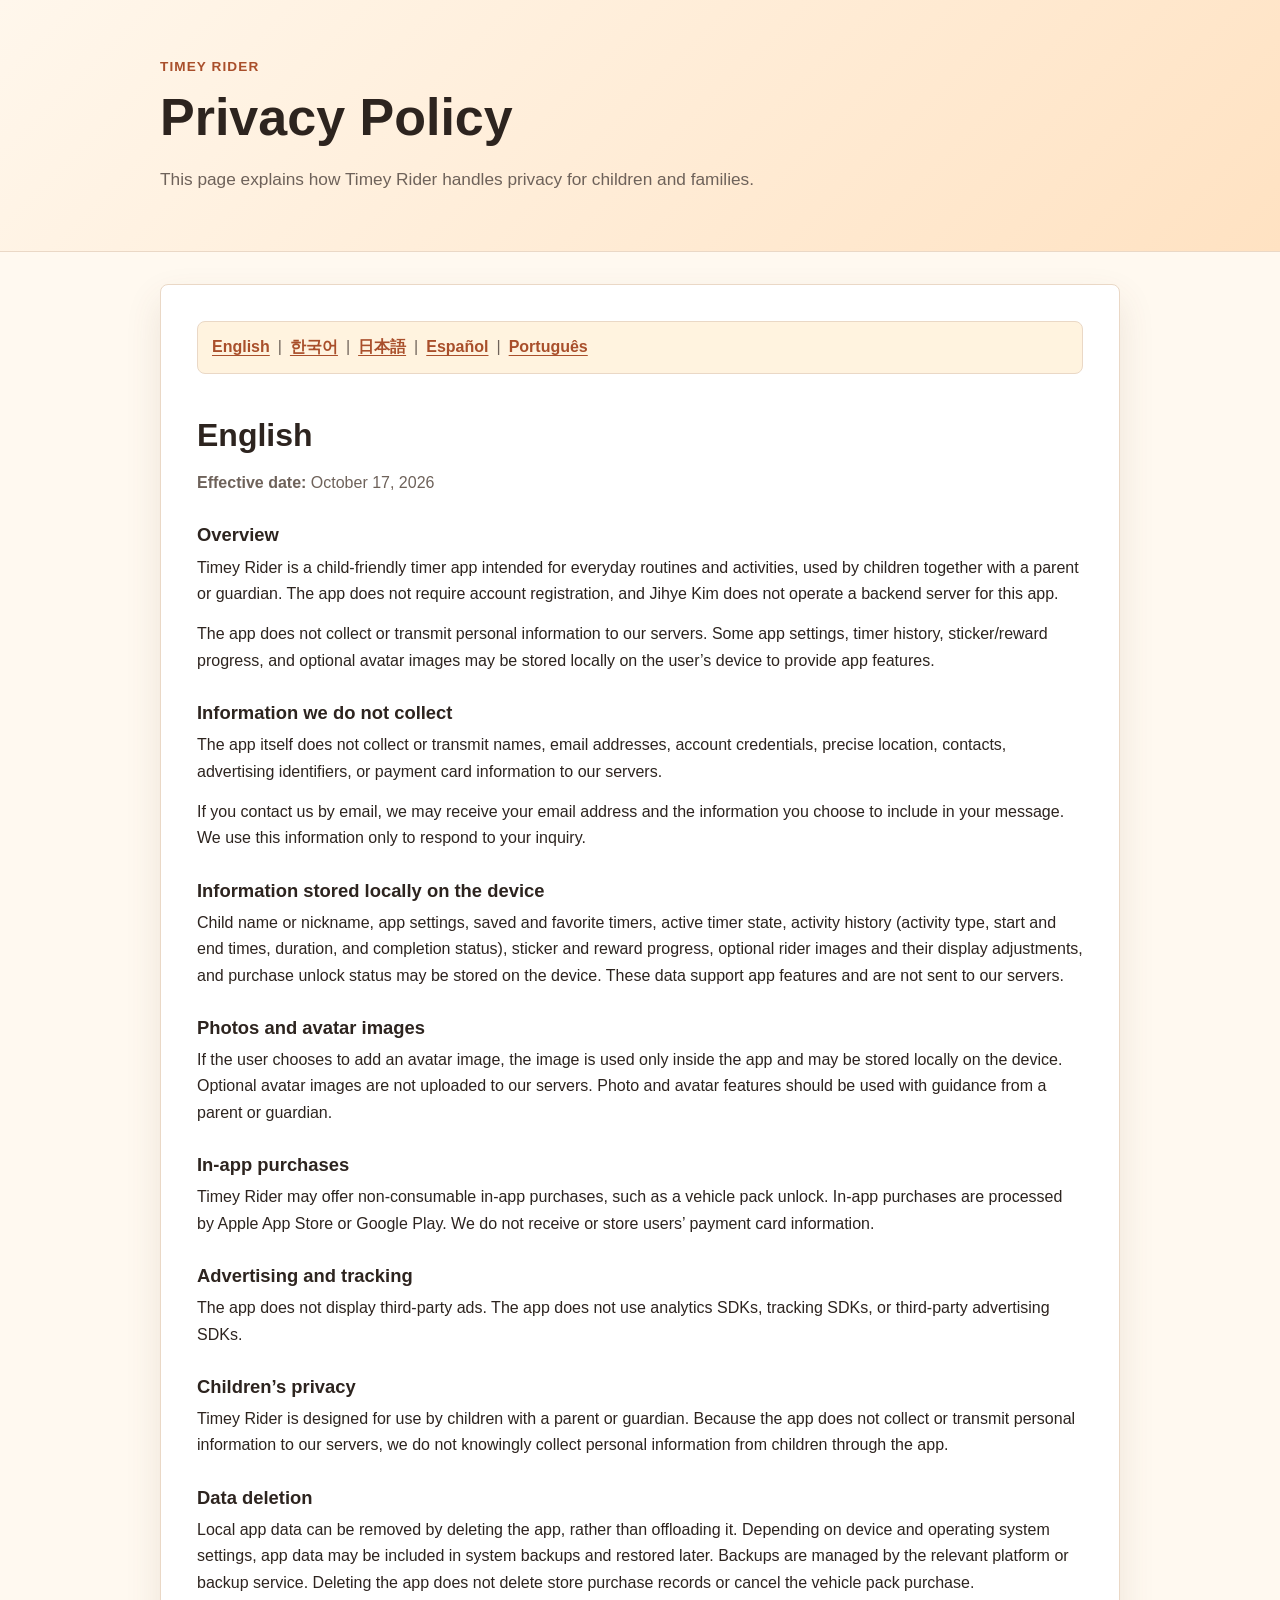
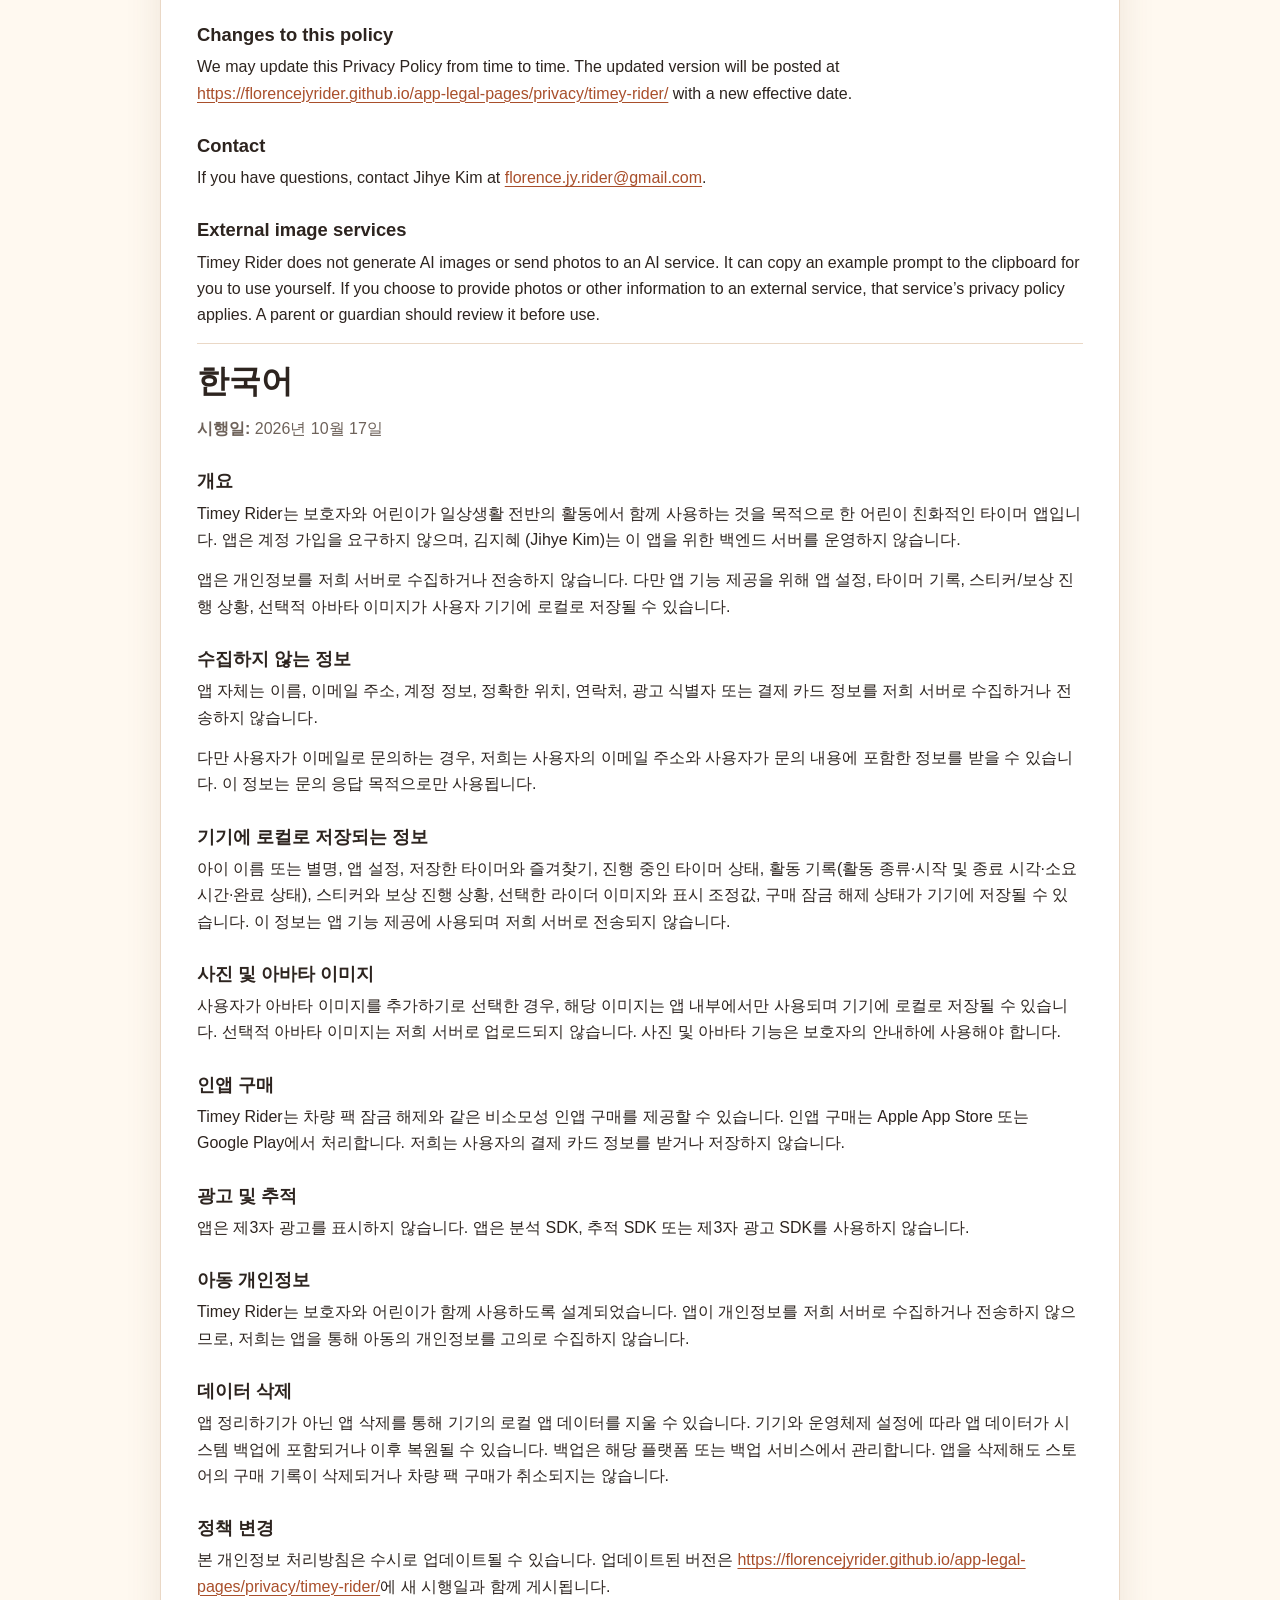
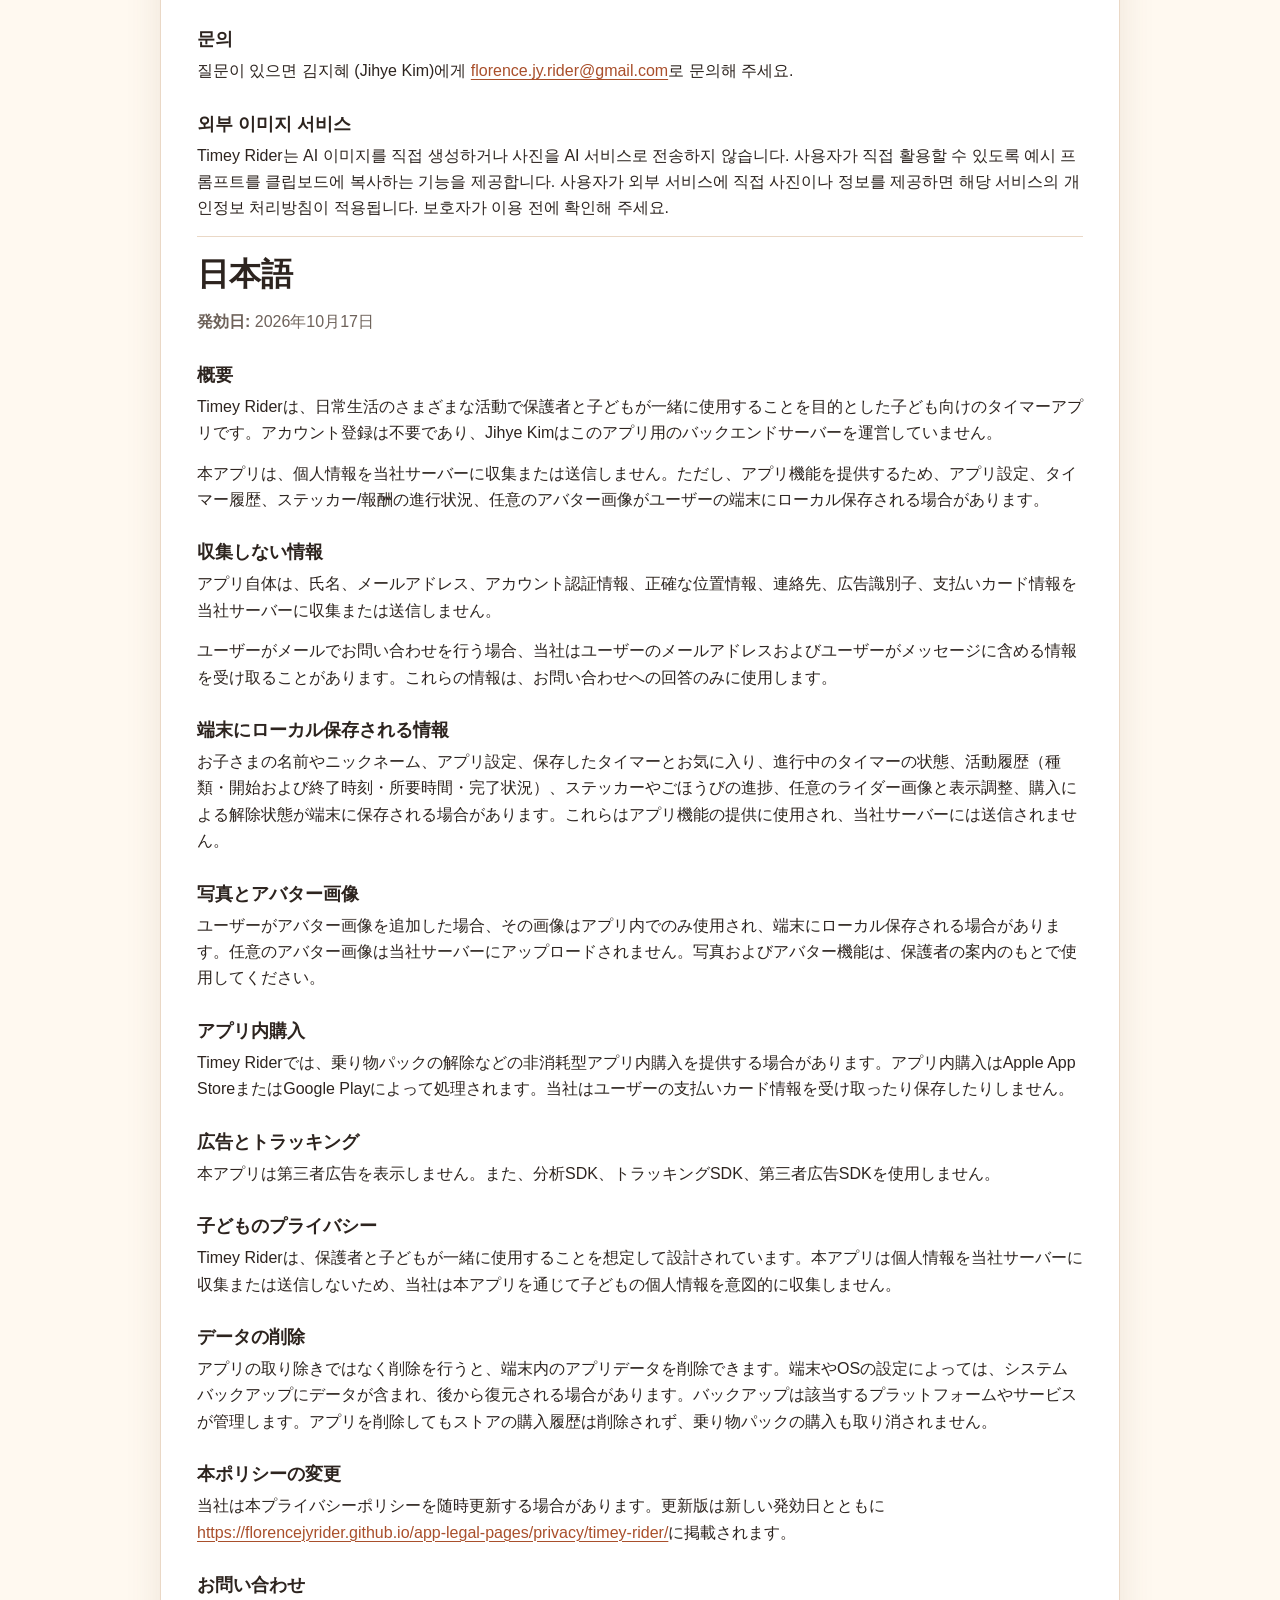
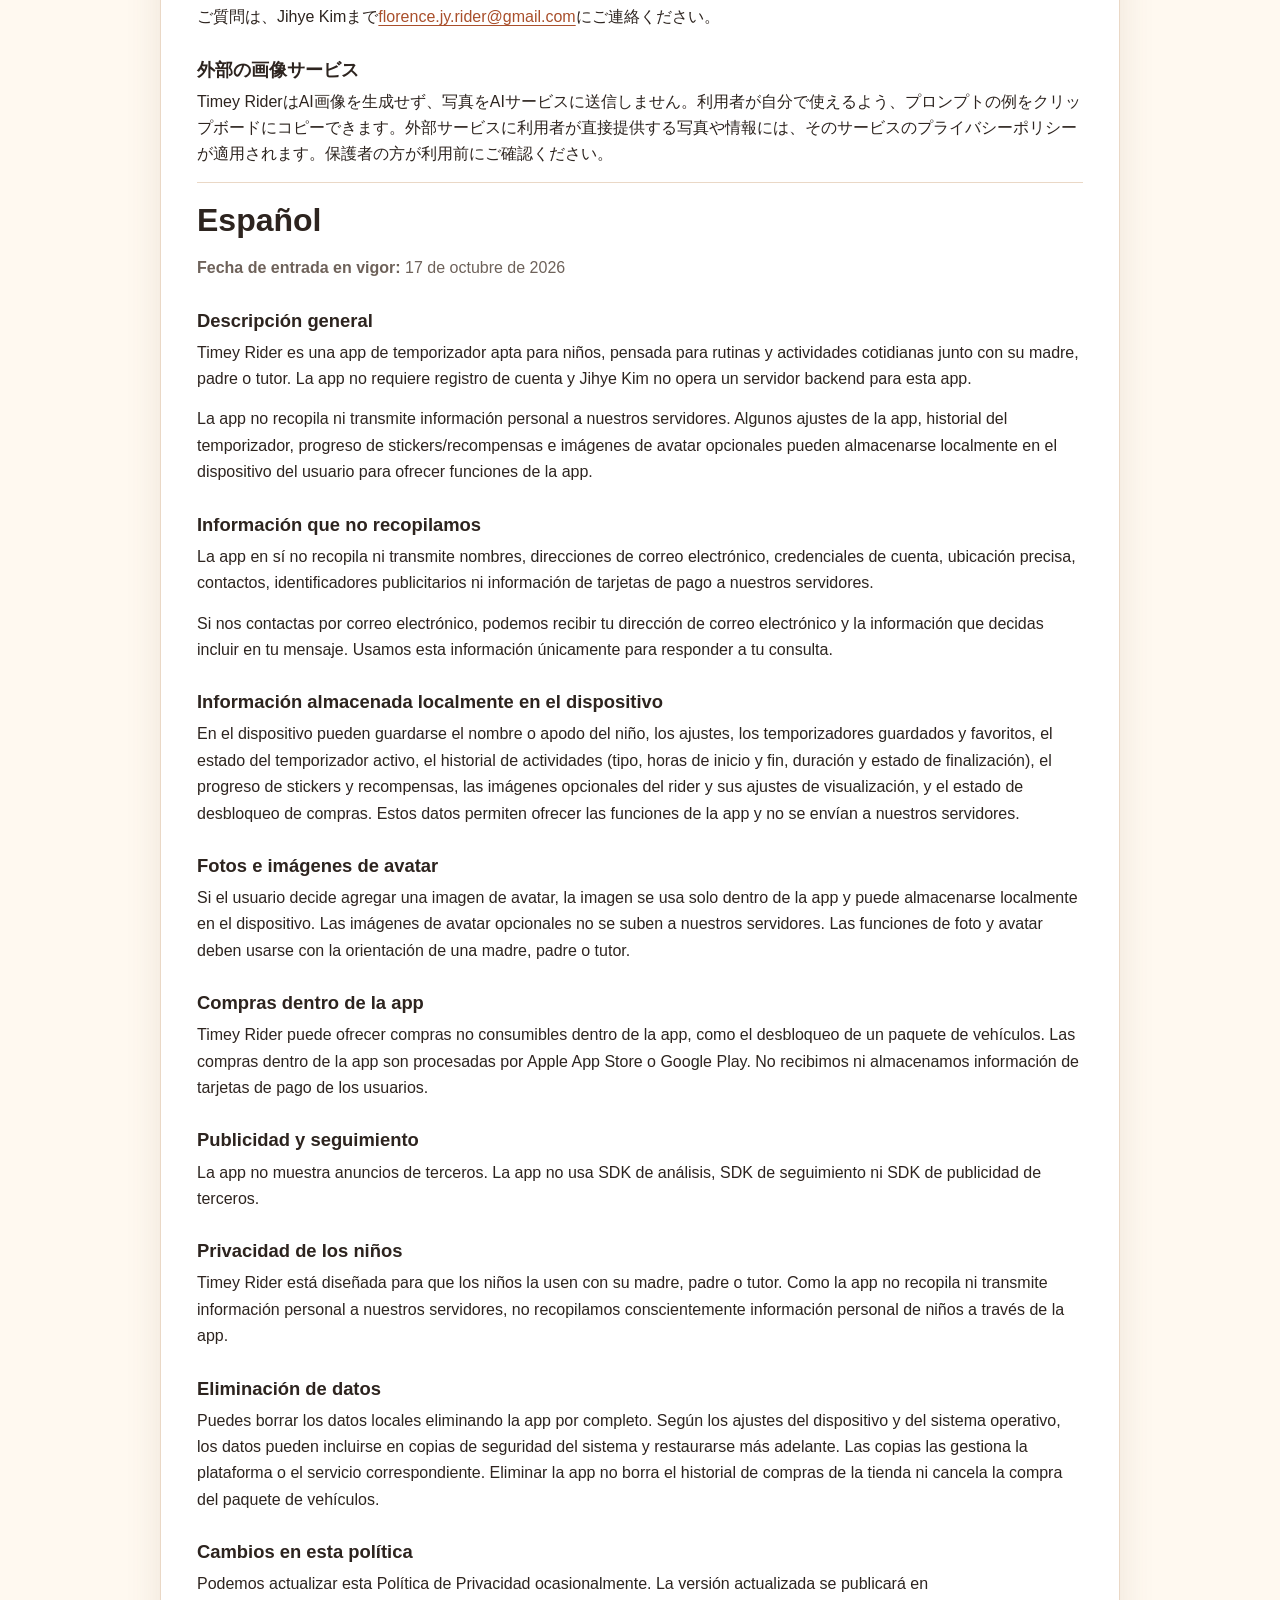
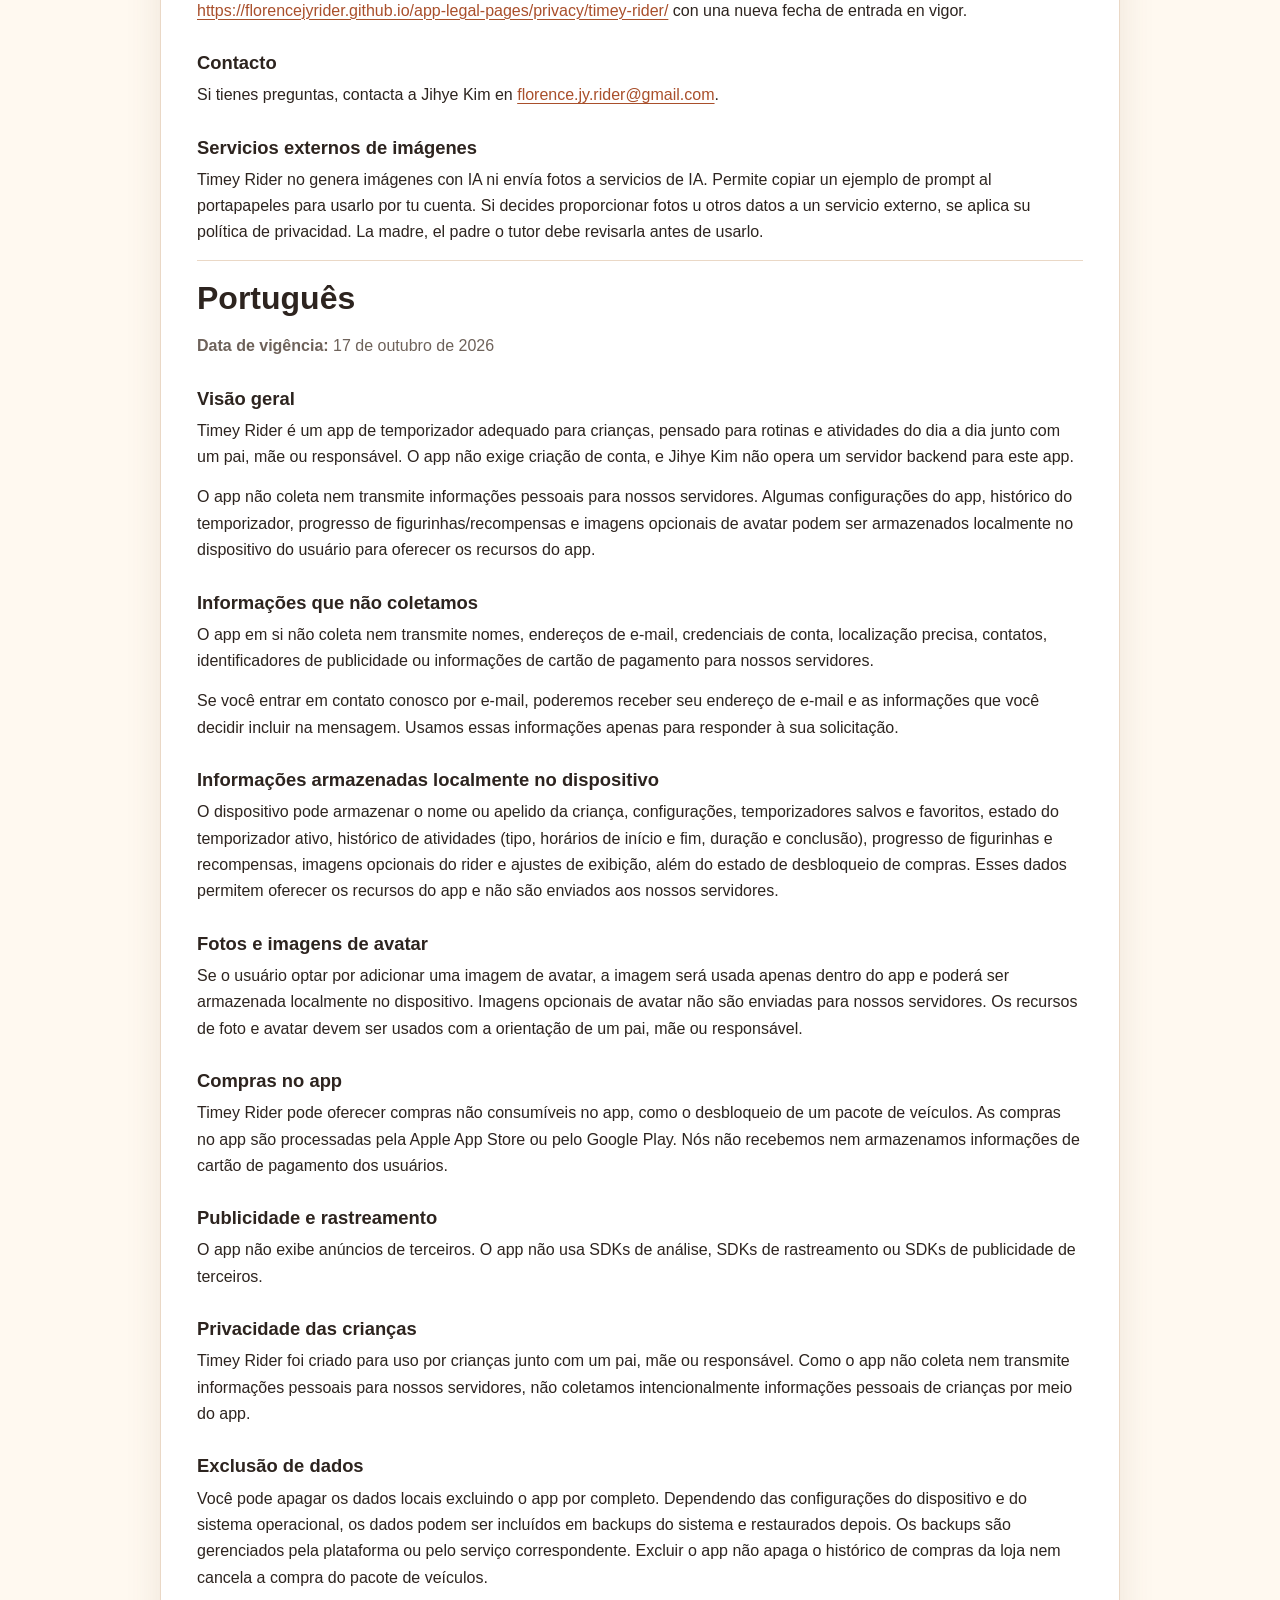
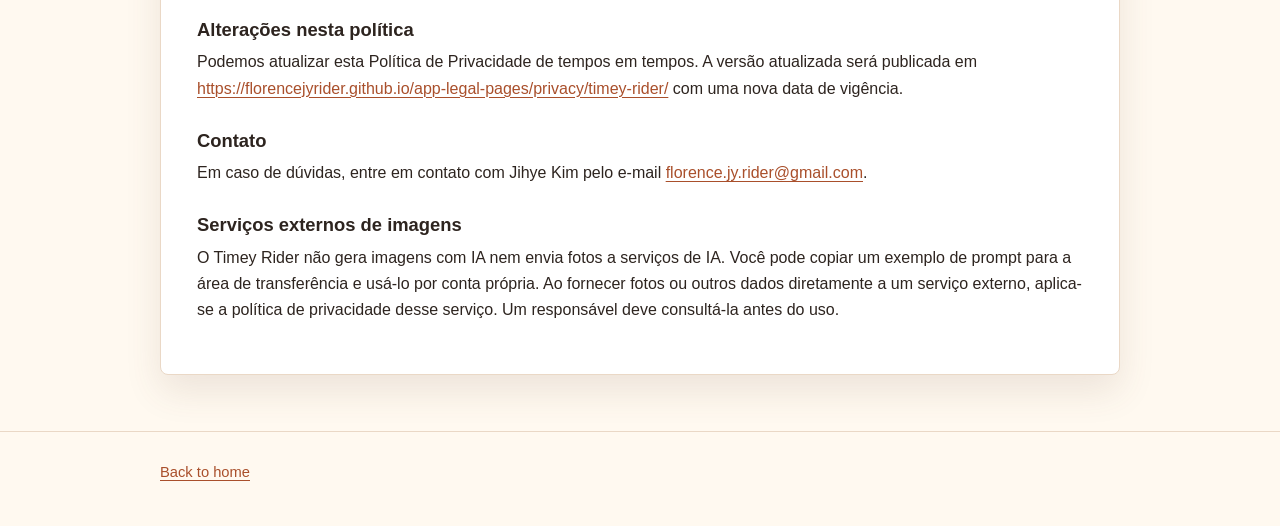
==== commit 11afe476: "update support and privacy pages" ====
--- a/docs/privacy/timey-rider/index.html
+++ b/docs/privacy/timey-rider/index.html
@@ -22,7 +22,7 @@
 
       <section id="en" class="lang-section" lang="en">
         <h2>English</h2>
-        <p class="meta"><strong>Effective date:</strong> July 16, 2026</p>
+        <p class="meta"><strong>Effective date:</strong> October 17, 2026</p>
         <h3>Overview</h3>
         <p>Timey Rider is a child-friendly timer app intended for everyday routines and activities, used by children together with a parent or guardian. The app does not require account registration, and Jihye Kim does not operate a backend server for this app.</p>
         <p>The app does not collect or transmit personal information to our servers. Some app settings, timer history, sticker/reward progress, and optional avatar images may be stored locally on the user’s device to provide app features.</p>
@@ -30,7 +30,7 @@
         <p>The app itself does not collect or transmit names, email addresses, account credentials, precise location, contacts, advertising identifiers, or payment card information to our servers.</p>
         <p>If you contact us by email, we may receive your email address and the information you choose to include in your message. We use this information only to respond to your inquiry.</p>
         <h3>Information stored locally on the device</h3>
-        <p>Timey Rider may store app settings, timer history, sticker or reward progress, purchase unlock status, and similar app data locally on the user’s device. This local data is used only to provide app features and is not transmitted to our servers.</p>
+        <p>Child name or nickname, app settings, saved and favorite timers, active timer state, activity history (activity type, start and end times, duration, and completion status), sticker and reward progress, optional rider images and their display adjustments, and purchase unlock status may be stored on the device. These data support app features and are not sent to our servers.</p>
         <h3>Photos and avatar images</h3>
         <p>If the user chooses to add an avatar image, the image is used only inside the app and may be stored locally on the device. Optional avatar images are not uploaded to our servers. Photo and avatar features should be used with guidance from a parent or guardian.</p>
         <h3>In-app purchases</h3>
@@ -40,16 +40,19 @@
         <h3>Children’s privacy</h3>
         <p>Timey Rider is designed for use by children with a parent or guardian. Because the app does not collect or transmit personal information to our servers, we do not knowingly collect personal information from children through the app.</p>
         <h3>Data deletion</h3>
-        <p>Users can delete locally stored app data by deleting the app from the device. Data stored by Apple App Store or Google Play for purchase processing is managed by those services.</p>
+        <p>Local app data can be removed by deleting the app, rather than offloading it. Depending on device and operating system settings, app data may be included in system backups and restored later. Backups are managed by the relevant platform or backup service. Deleting the app does not delete store purchase records or cancel the vehicle pack purchase.</p>
         <h3>Changes to this policy</h3>
         <p>We may update this Privacy Policy from time to time. The updated version will be posted at <a href="https://florencejyrider.github.io/app-legal-pages/privacy/timey-rider/">https://florencejyrider.github.io/app-legal-pages/privacy/timey-rider/</a> with a new effective date.</p>
         <h3>Contact</h3>
         <p>If you have questions, contact Jihye Kim at <a href="mailto:florence.jy.rider@gmail.com">florence.jy.rider@gmail.com</a>.</p>
+
+        <h3>External image services</h3>
+        <p>Timey Rider does not generate AI images or send photos to an AI service. It can copy an example prompt to the clipboard for you to use yourself. If you choose to provide photos or other information to an external service, that service’s privacy policy applies. A parent or guardian should review it before use.</p>
       </section>
 
       <section id="ko" class="lang-section" lang="ko">
         <h2>한국어</h2>
-        <p class="meta"><strong>시행일:</strong> 2026년 7월 16일</p>
+        <p class="meta"><strong>시행일:</strong> 2026년 10월 17일</p>
         <h3>개요</h3>
         <p>Timey Rider는 보호자와 어린이가 일상생활 전반의 활동에서 함께 사용하는 것을 목적으로 한 어린이 친화적인 타이머 앱입니다. 앱은 계정 가입을 요구하지 않으며, 김지혜 (Jihye Kim)는 이 앱을 위한 백엔드 서버를 운영하지 않습니다.</p>
         <p>앱은 개인정보를 저희 서버로 수집하거나 전송하지 않습니다. 다만 앱 기능 제공을 위해 앱 설정, 타이머 기록, 스티커/보상 진행 상황, 선택적 아바타 이미지가 사용자 기기에 로컬로 저장될 수 있습니다.</p>
@@ -57,7 +60,7 @@
         <p>앱 자체는 이름, 이메일 주소, 계정 정보, 정확한 위치, 연락처, 광고 식별자 또는 결제 카드 정보를 저희 서버로 수집하거나 전송하지 않습니다.</p>
         <p>다만 사용자가 이메일로 문의하는 경우, 저희는 사용자의 이메일 주소와 사용자가 문의 내용에 포함한 정보를 받을 수 있습니다. 이 정보는 문의 응답 목적으로만 사용됩니다.</p>
         <h3>기기에 로컬로 저장되는 정보</h3>
-        <p>Timey Rider는 앱 설정, 타이머 기록, 스티커 또는 보상 진행 상황, 구매 잠금 해제 상태 및 유사한 앱 데이터를 사용자 기기에 로컬로 저장할 수 있습니다. 이러한 로컬 데이터는 앱 기능 제공에만 사용되며 저희 서버로 전송되지 않습니다.</p>
+        <p>아이 이름 또는 별명, 앱 설정, 저장한 타이머와 즐겨찾기, 진행 중인 타이머 상태, 활동 기록(활동 종류·시작 및 종료 시각·소요 시간·완료 상태), 스티커와 보상 진행 상황, 선택한 라이더 이미지와 표시 조정값, 구매 잠금 해제 상태가 기기에 저장될 수 있습니다. 이 정보는 앱 기능 제공에 사용되며 저희 서버로 전송되지 않습니다.</p>
         <h3>사진 및 아바타 이미지</h3>
         <p>사용자가 아바타 이미지를 추가하기로 선택한 경우, 해당 이미지는 앱 내부에서만 사용되며 기기에 로컬로 저장될 수 있습니다. 선택적 아바타 이미지는 저희 서버로 업로드되지 않습니다. 사진 및 아바타 기능은 보호자의 안내하에 사용해야 합니다.</p>
         <h3>인앱 구매</h3>
@@ -67,16 +70,19 @@
         <h3>아동 개인정보</h3>
         <p>Timey Rider는 보호자와 어린이가 함께 사용하도록 설계되었습니다. 앱이 개인정보를 저희 서버로 수집하거나 전송하지 않으므로, 저희는 앱을 통해 아동의 개인정보를 고의로 수집하지 않습니다.</p>
         <h3>데이터 삭제</h3>
-        <p>사용자는 기기에서 앱을 삭제하여 로컬 저장 데이터를 삭제할 수 있습니다. 구매 처리를 위해 Apple App Store 또는 Google Play에 저장되는 데이터는 해당 서비스에서 관리합니다.</p>
+        <p>앱 정리하기가 아닌 앱 삭제를 통해 기기의 로컬 앱 데이터를 지울 수 있습니다. 기기와 운영체제 설정에 따라 앱 데이터가 시스템 백업에 포함되거나 이후 복원될 수 있습니다. 백업은 해당 플랫폼 또는 백업 서비스에서 관리합니다. 앱을 삭제해도 스토어의 구매 기록이 삭제되거나 차량 팩 구매가 취소되지는 않습니다.</p>
         <h3>정책 변경</h3>
         <p>본 개인정보 처리방침은 수시로 업데이트될 수 있습니다. 업데이트된 버전은 <a href="https://florencejyrider.github.io/app-legal-pages/privacy/timey-rider/">https://florencejyrider.github.io/app-legal-pages/privacy/timey-rider/</a>에 새 시행일과 함께 게시됩니다.</p>
         <h3>문의</h3>
         <p>질문이 있으면 김지혜 (Jihye Kim)에게 <a href="mailto:florence.jy.rider@gmail.com">florence.jy.rider@gmail.com</a>로 문의해 주세요.</p>
+
+        <h3>외부 이미지 서비스</h3>
+        <p>Timey Rider는 AI 이미지를 직접 생성하거나 사진을 AI 서비스로 전송하지 않습니다. 사용자가 직접 활용할 수 있도록 예시 프롬프트를 클립보드에 복사하는 기능을 제공합니다. 사용자가 외부 서비스에 직접 사진이나 정보를 제공하면 해당 서비스의 개인정보 처리방침이 적용됩니다. 보호자가 이용 전에 확인해 주세요.</p>
       </section>
 
       <section id="ja" class="lang-section" lang="ja">
         <h2>日本語</h2>
-        <p class="meta"><strong>発効日:</strong> 2026年7月16日</p>
+        <p class="meta"><strong>発効日:</strong> 2026年10月17日</p>
         <h3>概要</h3>
         <p>Timey Riderは、日常生活のさまざまな活動で保護者と子どもが一緒に使用することを目的とした子ども向けのタイマーアプリです。アカウント登録は不要であり、Jihye Kimはこのアプリ用のバックエンドサーバーを運営していません。</p>
         <p>本アプリは、個人情報を当社サーバーに収集または送信しません。ただし、アプリ機能を提供するため、アプリ設定、タイマー履歴、ステッカー/報酬の進行状況、任意のアバター画像がユーザーの端末にローカル保存される場合があります。</p>
@@ -84,7 +90,7 @@
         <p>アプリ自体は、氏名、メールアドレス、アカウント認証情報、正確な位置情報、連絡先、広告識別子、支払いカード情報を当社サーバーに収集または送信しません。</p>
         <p>ユーザーがメールでお問い合わせを行う場合、当社はユーザーのメールアドレスおよびユーザーがメッセージに含める情報を受け取ることがあります。これらの情報は、お問い合わせへの回答のみに使用します。</p>
         <h3>端末にローカル保存される情報</h3>
-        <p>Timey Riderは、アプリ設定、タイマー履歴、ステッカーまたは報酬の進行状況、購入による解除状態、その他類似のアプリデータをユーザーの端末にローカル保存する場合があります。このローカルデータはアプリ機能の提供のみに使用され、当社サーバーには送信されません。</p>
+        <p>お子さまの名前やニックネーム、アプリ設定、保存したタイマーとお気に入り、進行中のタイマーの状態、活動履歴（種類・開始および終了時刻・所要時間・完了状況）、ステッカーやごほうびの進捗、任意のライダー画像と表示調整、購入による解除状態が端末に保存される場合があります。これらはアプリ機能の提供に使用され、当社サーバーには送信されません。</p>
         <h3>写真とアバター画像</h3>
         <p>ユーザーがアバター画像を追加した場合、その画像はアプリ内でのみ使用され、端末にローカル保存される場合があります。任意のアバター画像は当社サーバーにアップロードされません。写真およびアバター機能は、保護者の案内のもとで使用してください。</p>
         <h3>アプリ内購入</h3>
@@ -94,16 +100,19 @@
         <h3>子どものプライバシー</h3>
         <p>Timey Riderは、保護者と子どもが一緒に使用することを想定して設計されています。本アプリは個人情報を当社サーバーに収集または送信しないため、当社は本アプリを通じて子どもの個人情報を意図的に収集しません。</p>
         <h3>データの削除</h3>
-        <p>ユーザーは、端末からアプリを削除することで、ローカル保存データを削除できます。購入処理のためApple App StoreまたはGoogle Playに保存されるデータは、それぞれのサービスによって管理されます。</p>
+        <p>アプリの取り除きではなく削除を行うと、端末内のアプリデータを削除できます。端末やOSの設定によっては、システムバックアップにデータが含まれ、後から復元される場合があります。バックアップは該当するプラットフォームやサービスが管理します。アプリを削除してもストアの購入履歴は削除されず、乗り物パックの購入も取り消されません。</p>
         <h3>本ポリシーの変更</h3>
         <p>当社は本プライバシーポリシーを随時更新する場合があります。更新版は新しい発効日とともに<a href="https://florencejyrider.github.io/app-legal-pages/privacy/timey-rider/">https://florencejyrider.github.io/app-legal-pages/privacy/timey-rider/</a>に掲載されます。</p>
         <h3>お問い合わせ</h3>
         <p>ご質問は、Jihye Kimまで<a href="mailto:florence.jy.rider@gmail.com">florence.jy.rider@gmail.com</a>にご連絡ください。</p>
+
+        <h3>外部の画像サービス</h3>
+        <p>Timey RiderはAI画像を生成せず、写真をAIサービスに送信しません。利用者が自分で使えるよう、プロンプトの例をクリップボードにコピーできます。外部サービスに利用者が直接提供する写真や情報には、そのサービスのプライバシーポリシーが適用されます。保護者の方が利用前にご確認ください。</p>
       </section>
 
       <section id="es" class="lang-section" lang="es">
         <h2>Español</h2>
-        <p class="meta"><strong>Fecha de entrada en vigor:</strong> 16 de julio de 2026</p>
+        <p class="meta"><strong>Fecha de entrada en vigor:</strong> 17 de octubre de 2026</p>
         <h3>Descripción general</h3>
         <p>Timey Rider es una app de temporizador apta para niños, pensada para rutinas y actividades cotidianas junto con su madre, padre o tutor. La app no requiere registro de cuenta y Jihye Kim no opera un servidor backend para esta app.</p>
         <p>La app no recopila ni transmite información personal a nuestros servidores. Algunos ajustes de la app, historial del temporizador, progreso de stickers/recompensas e imágenes de avatar opcionales pueden almacenarse localmente en el dispositivo del usuario para ofrecer funciones de la app.</p>
@@ -111,7 +120,7 @@
         <p>La app en sí no recopila ni transmite nombres, direcciones de correo electrónico, credenciales de cuenta, ubicación precisa, contactos, identificadores publicitarios ni información de tarjetas de pago a nuestros servidores.</p>
         <p>Si nos contactas por correo electrónico, podemos recibir tu dirección de correo electrónico y la información que decidas incluir en tu mensaje. Usamos esta información únicamente para responder a tu consulta.</p>
         <h3>Información almacenada localmente en el dispositivo</h3>
-        <p>Timey Rider puede almacenar ajustes de la app, historial del temporizador, progreso de stickers o recompensas, estado de desbloqueo de compras y datos similares localmente en el dispositivo del usuario. Estos datos locales se usan solo para proporcionar funciones de la app y no se transmiten a nuestros servidores.</p>
+        <p>En el dispositivo pueden guardarse el nombre o apodo del niño, los ajustes, los temporizadores guardados y favoritos, el estado del temporizador activo, el historial de actividades (tipo, horas de inicio y fin, duración y estado de finalización), el progreso de stickers y recompensas, las imágenes opcionales del rider y sus ajustes de visualización, y el estado de desbloqueo de compras. Estos datos permiten ofrecer las funciones de la app y no se envían a nuestros servidores.</p>
         <h3>Fotos e imágenes de avatar</h3>
         <p>Si el usuario decide agregar una imagen de avatar, la imagen se usa solo dentro de la app y puede almacenarse localmente en el dispositivo. Las imágenes de avatar opcionales no se suben a nuestros servidores. Las funciones de foto y avatar deben usarse con la orientación de una madre, padre o tutor.</p>
         <h3>Compras dentro de la app</h3>
@@ -121,16 +130,19 @@
         <h3>Privacidad de los niños</h3>
         <p>Timey Rider está diseñada para que los niños la usen con su madre, padre o tutor. Como la app no recopila ni transmite información personal a nuestros servidores, no recopilamos conscientemente información personal de niños a través de la app.</p>
         <h3>Eliminación de datos</h3>
-        <p>Los usuarios pueden eliminar los datos almacenados localmente borrando la app del dispositivo. Los datos almacenados por Apple App Store o Google Play para procesar compras son gestionados por esos servicios.</p>
+        <p>Puedes borrar los datos locales eliminando la app por completo. Según los ajustes del dispositivo y del sistema operativo, los datos pueden incluirse en copias de seguridad del sistema y restaurarse más adelante. Las copias las gestiona la plataforma o el servicio correspondiente. Eliminar la app no borra el historial de compras de la tienda ni cancela la compra del paquete de vehículos.</p>
         <h3>Cambios en esta política</h3>
         <p>Podemos actualizar esta Política de Privacidad ocasionalmente. La versión actualizada se publicará en <a href="https://florencejyrider.github.io/app-legal-pages/privacy/timey-rider/">https://florencejyrider.github.io/app-legal-pages/privacy/timey-rider/</a> con una nueva fecha de entrada en vigor.</p>
         <h3>Contacto</h3>
         <p>Si tienes preguntas, contacta a Jihye Kim en <a href="mailto:florence.jy.rider@gmail.com">florence.jy.rider@gmail.com</a>.</p>
+
+        <h3>Servicios externos de imágenes</h3>
+        <p>Timey Rider no genera imágenes con IA ni envía fotos a servicios de IA. Permite copiar un ejemplo de prompt al portapapeles para usarlo por tu cuenta. Si decides proporcionar fotos u otros datos a un servicio externo, se aplica su política de privacidad. La madre, el padre o tutor debe revisarla antes de usarlo.</p>
       </section>
 
       <section id="pt" class="lang-section" lang="pt-BR">
         <h2>Português</h2>
-        <p class="meta"><strong>Data de vigência:</strong> 16 de julho de 2026</p>
+        <p class="meta"><strong>Data de vigência:</strong> 17 de outubro de 2026</p>
         <h3>Visão geral</h3>
         <p>Timey Rider é um app de temporizador adequado para crianças, pensado para rotinas e atividades do dia a dia junto com um pai, mãe ou responsável. O app não exige criação de conta, e Jihye Kim não opera um servidor backend para este app.</p>
         <p>O app não coleta nem transmite informações pessoais para nossos servidores. Algumas configurações do app, histórico do temporizador, progresso de figurinhas/recompensas e imagens opcionais de avatar podem ser armazenados localmente no dispositivo do usuário para oferecer os recursos do app.</p>
@@ -138,7 +150,7 @@
         <p>O app em si não coleta nem transmite nomes, endereços de e-mail, credenciais de conta, localização precisa, contatos, identificadores de publicidade ou informações de cartão de pagamento para nossos servidores.</p>
         <p>Se você entrar em contato conosco por e-mail, poderemos receber seu endereço de e-mail e as informações que você decidir incluir na mensagem. Usamos essas informações apenas para responder à sua solicitação.</p>
         <h3>Informações armazenadas localmente no dispositivo</h3>
-        <p>Timey Rider pode armazenar configurações do app, histórico do temporizador, progresso de figurinhas ou recompensas, status de desbloqueio de compras e dados semelhantes localmente no dispositivo do usuário. Esses dados locais são usados apenas para fornecer recursos do app e não são transmitidos para nossos servidores.</p>
+        <p>O dispositivo pode armazenar o nome ou apelido da criança, configurações, temporizadores salvos e favoritos, estado do temporizador ativo, histórico de atividades (tipo, horários de início e fim, duração e conclusão), progresso de figurinhas e recompensas, imagens opcionais do rider e ajustes de exibição, além do estado de desbloqueio de compras. Esses dados permitem oferecer os recursos do app e não são enviados aos nossos servidores.</p>
         <h3>Fotos e imagens de avatar</h3>
         <p>Se o usuário optar por adicionar uma imagem de avatar, a imagem será usada apenas dentro do app e poderá ser armazenada localmente no dispositivo. Imagens opcionais de avatar não são enviadas para nossos servidores. Os recursos de foto e avatar devem ser usados com a orientação de um pai, mãe ou responsável.</p>
         <h3>Compras no app</h3>
@@ -148,11 +160,14 @@
         <h3>Privacidade das crianças</h3>
         <p>Timey Rider foi criado para uso por crianças junto com um pai, mãe ou responsável. Como o app não coleta nem transmite informações pessoais para nossos servidores, não coletamos intencionalmente informações pessoais de crianças por meio do app.</p>
         <h3>Exclusão de dados</h3>
-        <p>Os usuários podem excluir os dados armazenados localmente apagando o app do dispositivo. Dados armazenados pela Apple App Store ou pelo Google Play para processamento de compras são gerenciados por esses serviços.</p>
+        <p>Você pode apagar os dados locais excluindo o app por completo. Dependendo das configurações do dispositivo e do sistema operacional, os dados podem ser incluídos em backups do sistema e restaurados depois. Os backups são gerenciados pela plataforma ou pelo serviço correspondente. Excluir o app não apaga o histórico de compras da loja nem cancela a compra do pacote de veículos.</p>
         <h3>Alterações nesta política</h3>
         <p>Podemos atualizar esta Política de Privacidade de tempos em tempos. A versão atualizada será publicada em <a href="https://florencejyrider.github.io/app-legal-pages/privacy/timey-rider/">https://florencejyrider.github.io/app-legal-pages/privacy/timey-rider/</a> com uma nova data de vigência.</p>
         <h3>Contato</h3>
         <p>Em caso de dúvidas, entre em contato com Jihye Kim pelo e-mail <a href="mailto:florence.jy.rider@gmail.com">florence.jy.rider@gmail.com</a>.</p>
+
+        <h3>Serviços externos de imagens</h3>
+        <p>O Timey Rider não gera imagens com IA nem envia fotos a serviços de IA. Você pode copiar um exemplo de prompt para a área de transferência e usá-lo por conta própria. Ao fornecer fotos ou outros dados diretamente a um serviço externo, aplica-se a política de privacidade desse serviço. Um responsável deve consultá-la antes do uso.</p>
       </section>
     </article>
   </main>
